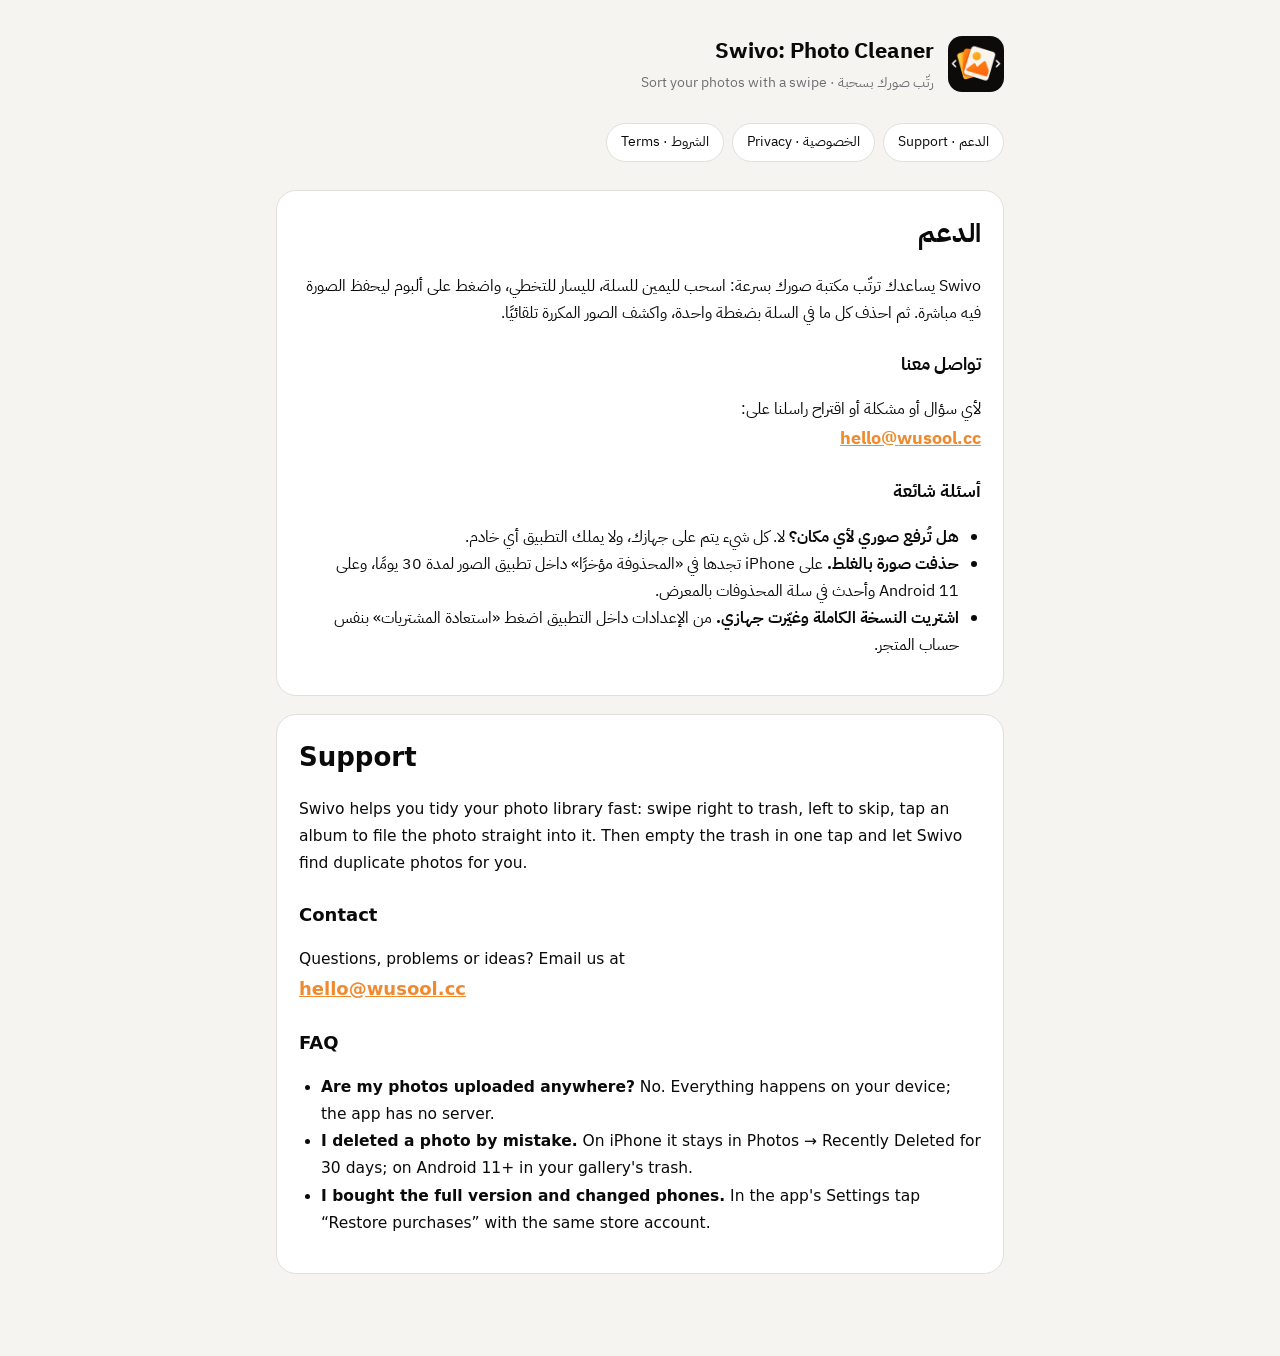
==== index.html @ e6847bff "Swivo support, privacy and terms pages Co-Authored-By: Claude Opus 5.5 <noreply@anthropic.com>" ====
<!doctype html>
<html lang="ar" dir="rtl">
<head>
<meta charset="utf-8">
<meta name="viewport" content="width=device-width, initial-scale=1">
<title>Swivo: Photo Cleaner – الدعم</title>
<meta name="description" content="Swivo: رتّب صورك بسحبة، وزّعها على الألبومات، واحذف ما لا تحتاجه دفعة واحدة.">
<link rel="icon" href="icon.png">
<link href="https://fonts.googleapis.com/css2?family=IBM+Plex+Sans+Arabic:wght@400;600;700&display=swap" rel="stylesheet">
<link rel="stylesheet" href="style.css">
</head>
<body>
<main>
  <header>
    <img src="icon.png" alt="Swivo">
    <div><div class="name">Swivo: Photo Cleaner</div><div class="sub">رتّب صورك بسحبة · Sort your photos with a swipe</div></div>
  </header>
  <nav><a href="./">الدعم · Support</a><a href="privacy.html">الخصوصية · Privacy</a><a href="terms.html">الشروط · Terms</a></nav>

  <section>
    <h1>الدعم</h1>
    <p>Swivo يساعدك ترتّب مكتبة صورك بسرعة: اسحب لليمين للسلة، لليسار للتخطي، واضغط على ألبوم ليحفظ الصورة فيه مباشرة. ثم احذف كل ما في السلة بضغطة واحدة، واكشف الصور المكررة تلقائيًا.</p>
    <h2>تواصل معنا</h2>
    <p>لأي سؤال أو مشكلة أو اقتراح راسلنا على:<br><a class="mail" href="mailto:hello@wusool.cc">hello@wusool.cc</a></p>
    <h2>أسئلة شائعة</h2>
    <ul>
      <li><b>هل تُرفع صوري لأي مكان؟</b> لا. كل شيء يتم على جهازك، ولا يملك التطبيق أي خادم.</li>
      <li><b>حذفت صورة بالغلط.</b> على iPhone تجدها في «المحذوفة مؤخرًا» داخل تطبيق الصور لمدة 30 يومًا، وعلى Android 11 وأحدث في سلة المحذوفات بالمعرض.</li>
      <li><b>اشتريت النسخة الكاملة وغيّرت جهازي.</b> من الإعدادات داخل التطبيق اضغط «استعادة المشتريات» بنفس حساب المتجر.</li>
    </ul>
  </section>

  <section lang="en">
    <h1>Support</h1>
    <p>Swivo helps you tidy your photo library fast: swipe right to trash, left to skip, tap an album to file the photo straight into it. Then empty the trash in one tap and let Swivo find duplicate photos for you.</p>
    <h2>Contact</h2>
    <p>Questions, problems or ideas? Email us at<br><a class="mail" href="mailto:hello@wusool.cc">hello@wusool.cc</a></p>
    <h2>FAQ</h2>
    <ul>
      <li><b>Are my photos uploaded anywhere?</b> No. Everything happens on your device; the app has no server.</li>
      <li><b>I deleted a photo by mistake.</b> On iPhone it stays in Photos → Recently Deleted for 30 days; on Android 11+ in your gallery's trash.</li>
      <li><b>I bought the full version and changed phones.</b> In the app's Settings tap “Restore purchases” with the same store account.</li>
    </ul>
  </section>
</main>
</body>
</html>
---- style.css ----
:root {
  --bg: #F5F4F0; --fg: #0A0A0B; --card: #FFFFFF; --line: #E1DFD9; --mute: #6E6E73; --gold: #F08A2E;
}
@media (prefers-color-scheme: dark) {
  :root { --bg: #0A0A0B; --fg: #F4F4F5; --card: #141416; --line: #26262A; --mute: #A1A1A6; --gold: #FFB547; }
}
* { box-sizing: border-box; }
body {
  margin: 0; background: var(--bg); color: var(--fg);
  font-family: 'IBM Plex Sans Arabic', -apple-system, system-ui, sans-serif;
  line-height: 1.75; -webkit-font-smoothing: antialiased;
}
main { max-width: 760px; margin: 0 auto; padding: 32px 16px 64px; }
header { display: flex; align-items: center; gap: 14px; margin-bottom: 28px; }
header img { width: 56px; height: 56px; border-radius: 14px; }
header .name { font-size: 22px; font-weight: 700; }
header .sub { color: var(--mute); font-size: 14px; }
nav { display: flex; flex-wrap: wrap; gap: 8px; margin-bottom: 28px; }
nav a {
  padding: 6px 14px; border-radius: 999px; background: var(--card); border: 1px solid var(--line);
  color: var(--fg); text-decoration: none; font-size: 14px;
}
section { background: var(--card); border: 1px solid var(--line); border-radius: 20px; padding: 20px 22px; margin-bottom: 18px; }
section[lang="en"] { direction: ltr; text-align: left; font-family: -apple-system, system-ui, sans-serif; }
h1 { font-size: 26px; margin: 0 0 4px; }
h2 { font-size: 18px; margin: 22px 0 6px; }
p, li { font-size: 15.5px; }
.muted { color: var(--mute); font-size: 13px; }
a { color: var(--gold); }
ul { padding-inline-start: 22px; }
.mail { font-size: 18px; font-weight: 700; direction: ltr; display: inline-block; }
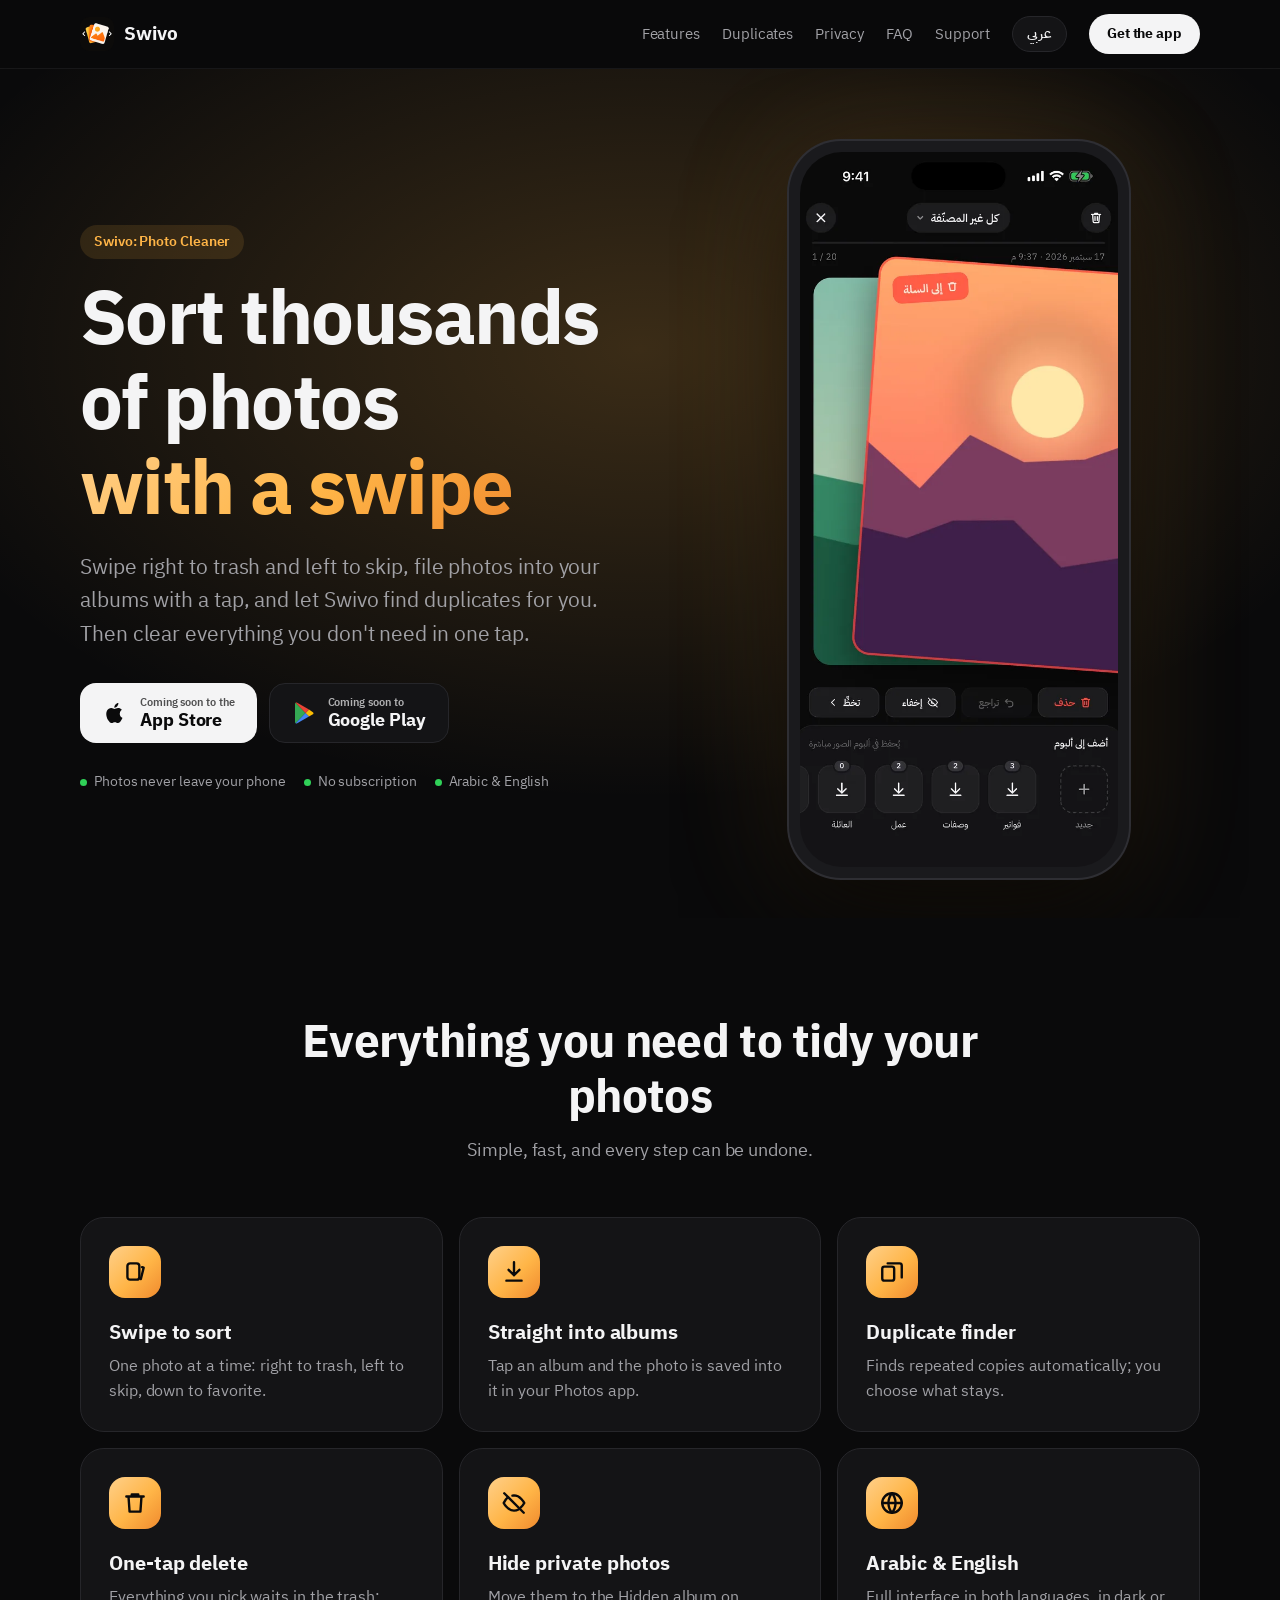
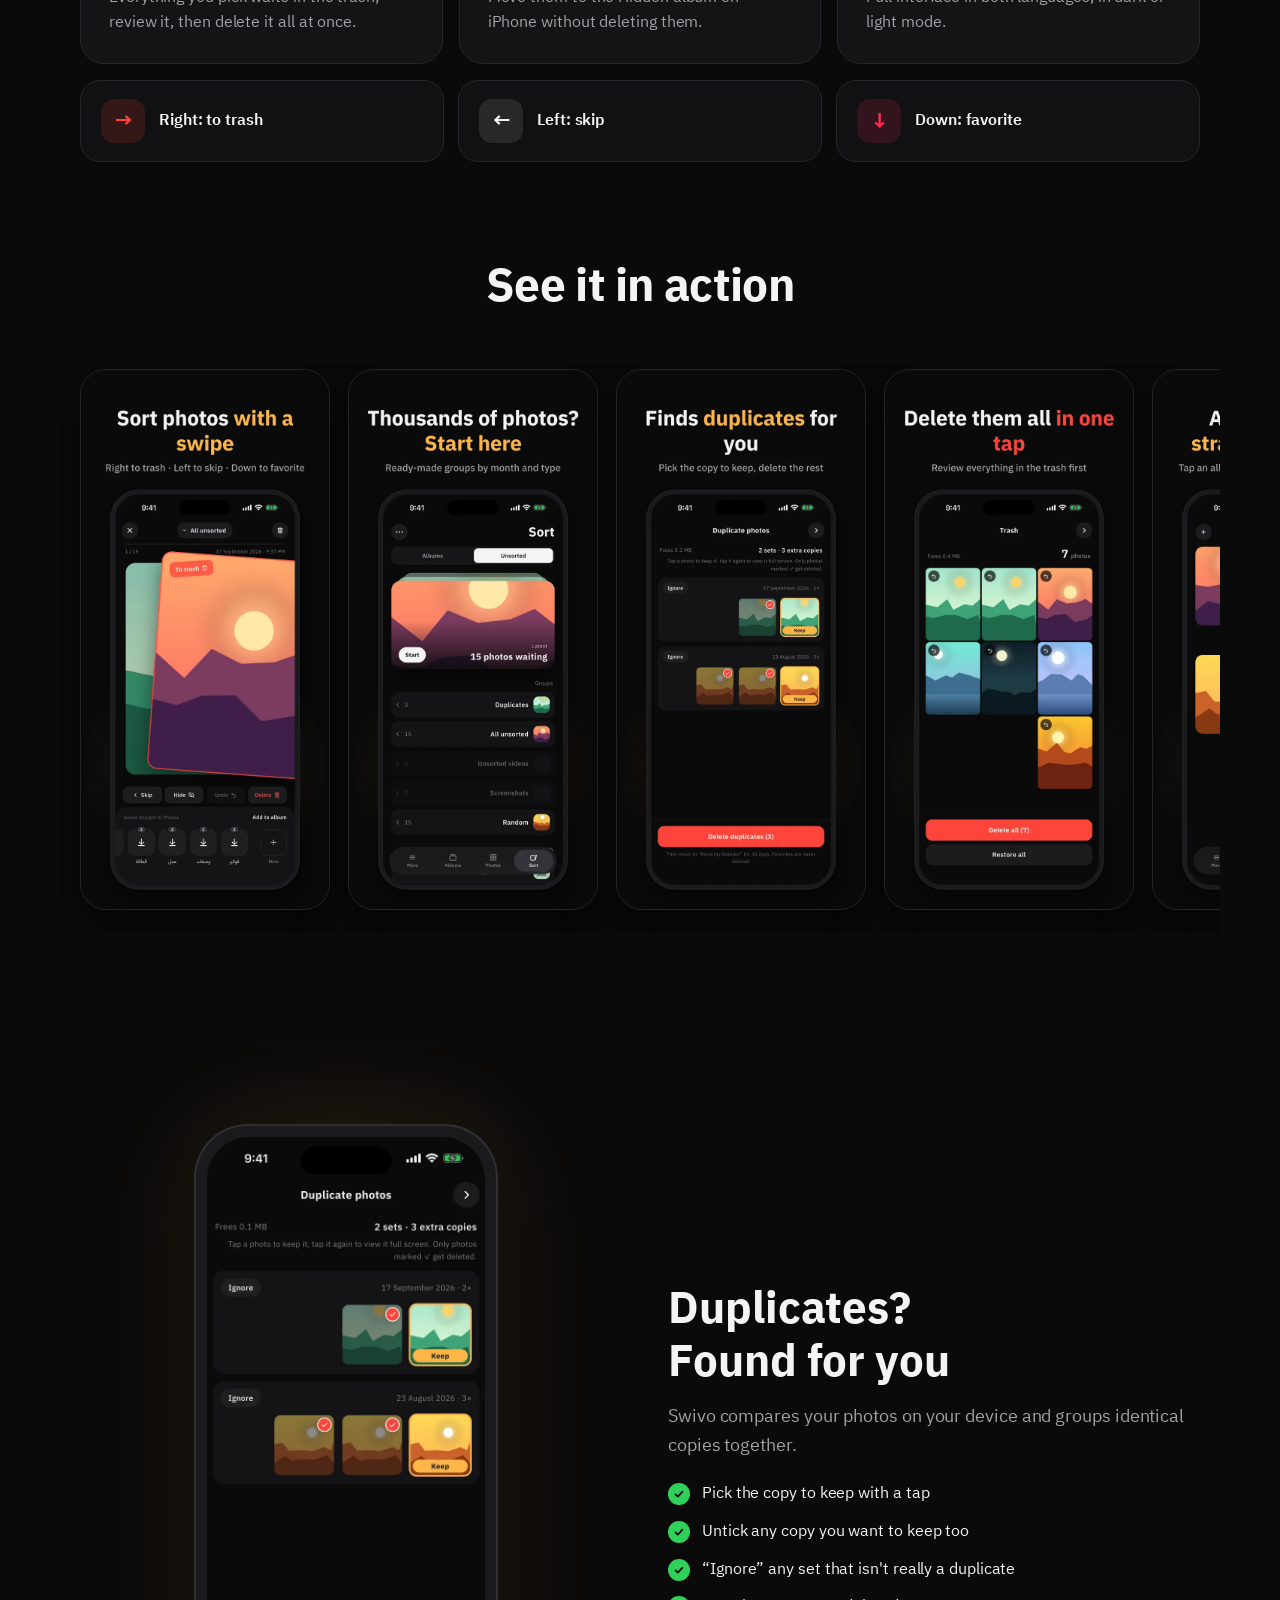
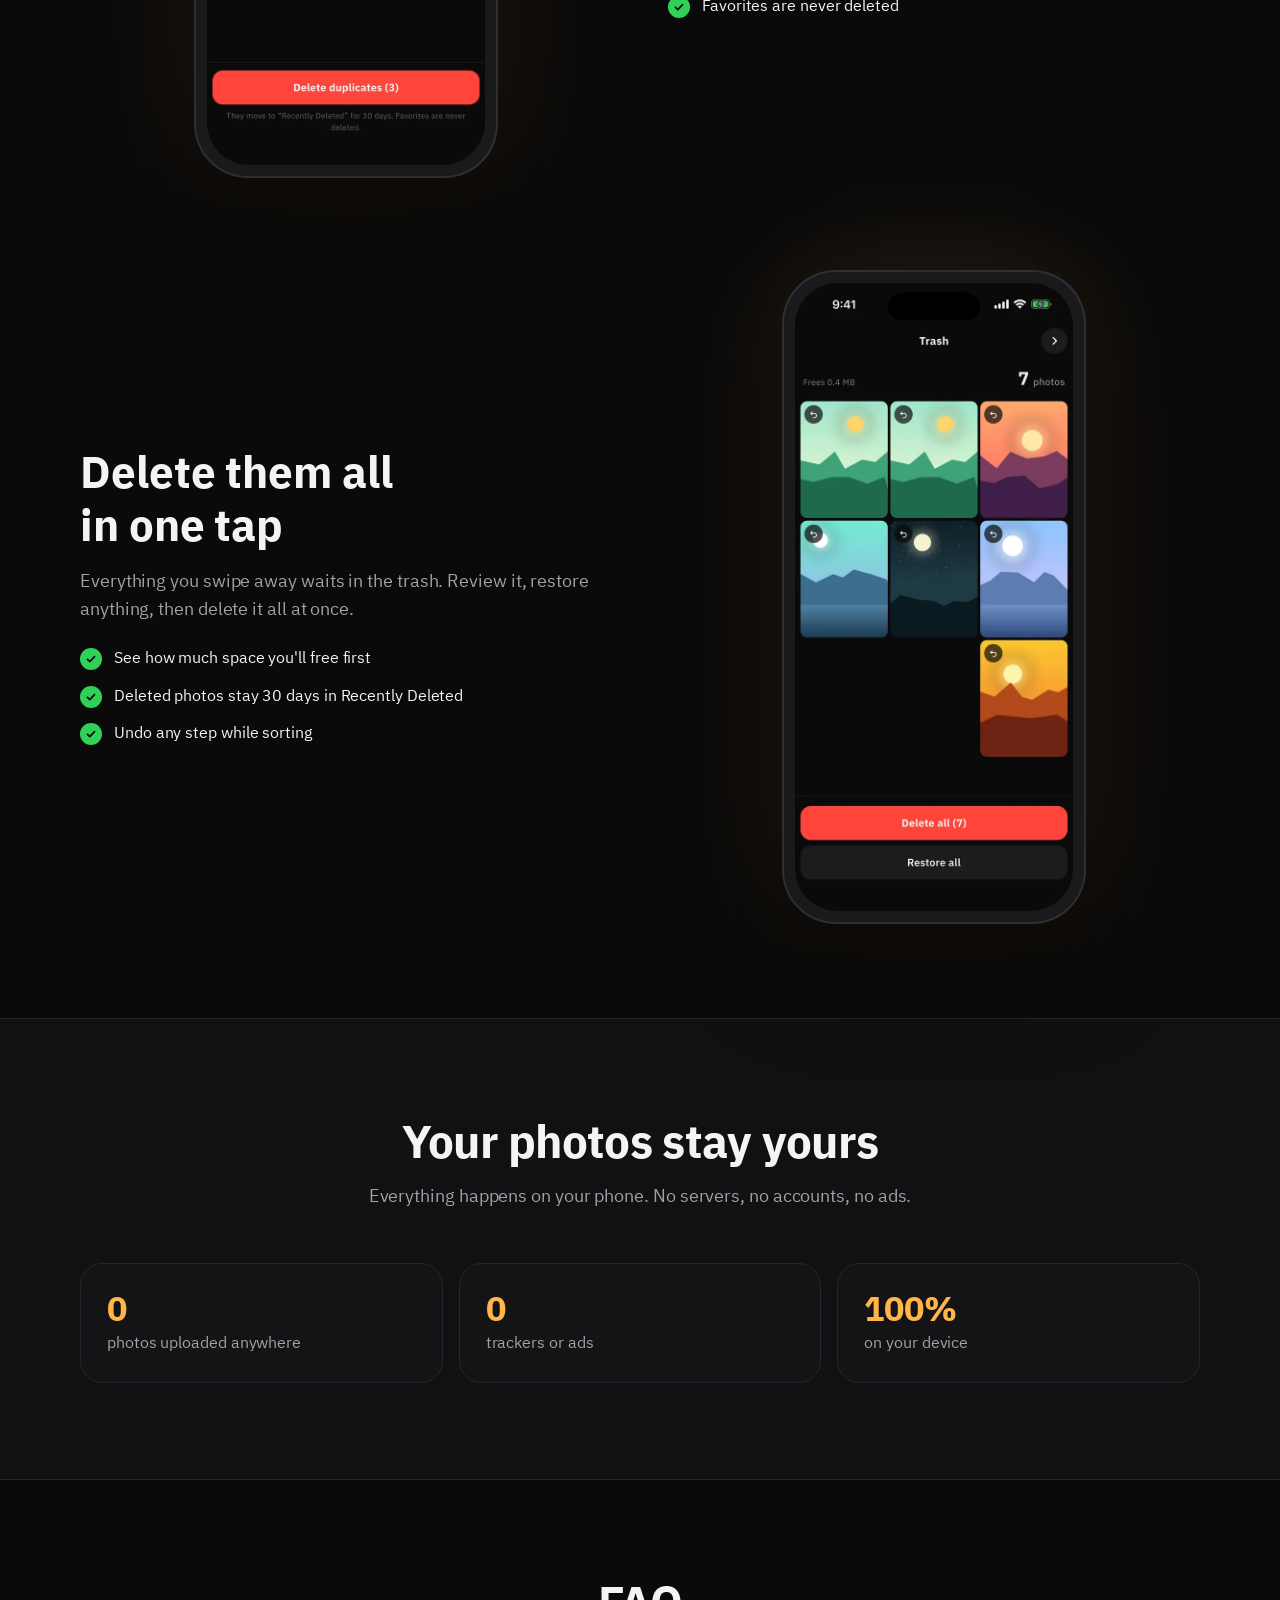
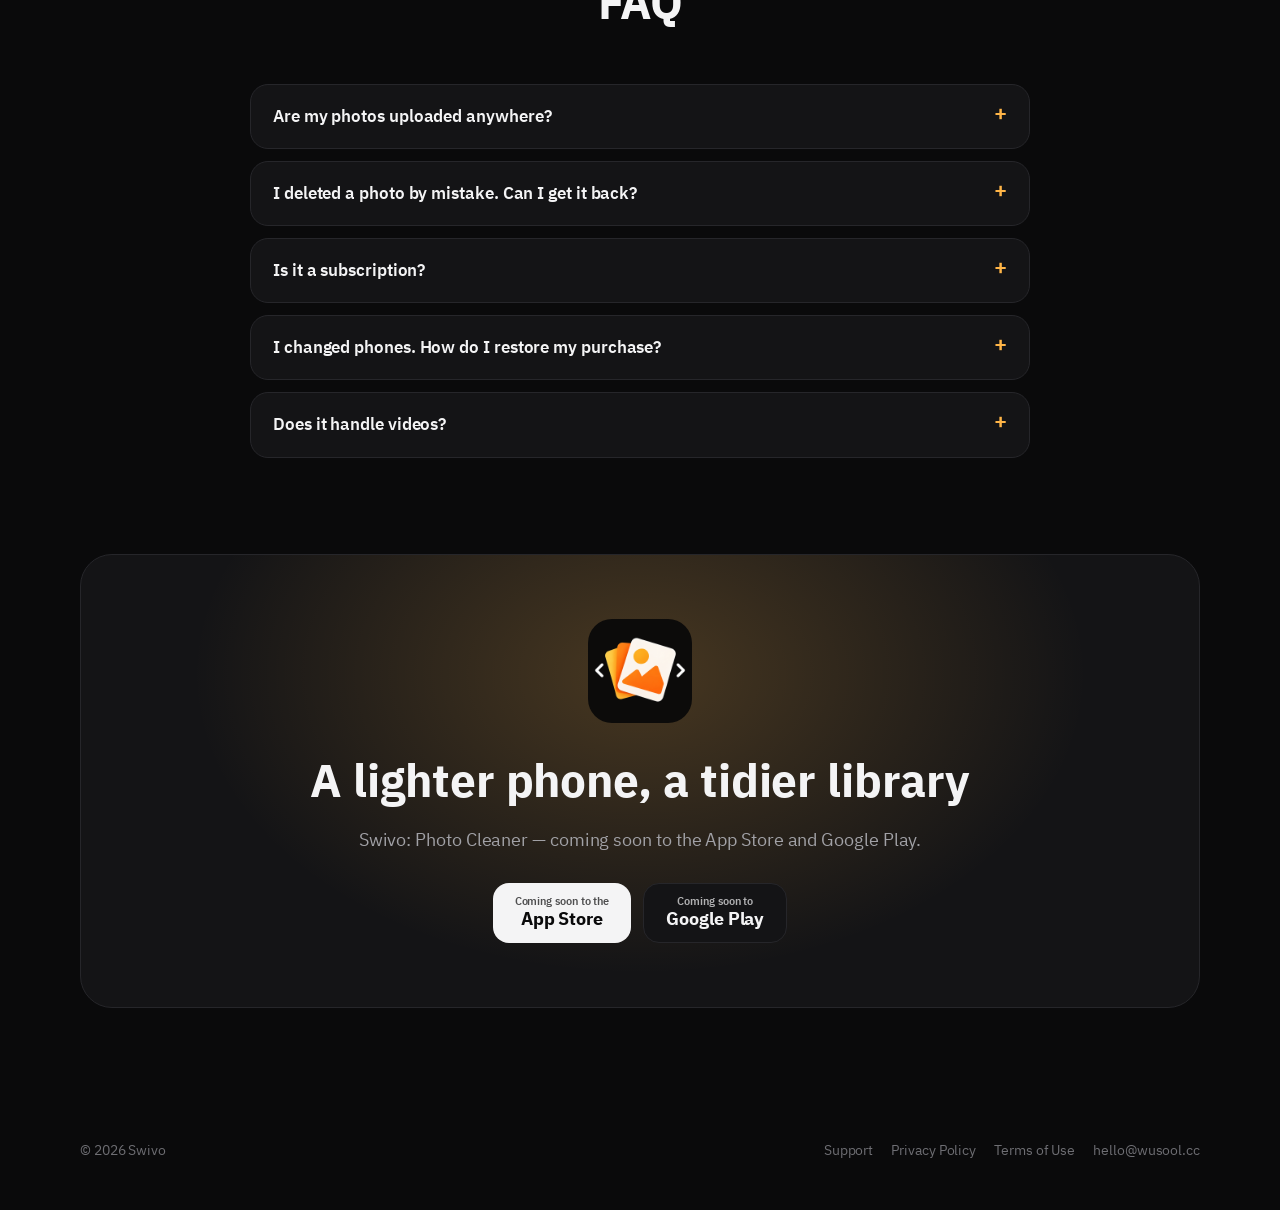
==== commit 65da355b: "Full landing page; support moves to support.html Hero with demo video, features, screenshots, duplic" ====
--- a/index.html
+++ b/index.html
@@ -2,46 +2,368 @@
 <html lang="ar" dir="rtl">
 <head>
 <meta charset="utf-8">
-<meta name="viewport" content="width=device-width, initial-scale=1">
-<title>Swivo: Photo Cleaner – الدعم</title>
-<meta name="description" content="Swivo: رتّب صورك بسحبة، وزّعها على الألبومات، واحذف ما لا تحتاجه دفعة واحدة.">
-<link rel="icon" href="icon.png">
-<link href="https://fonts.googleapis.com/css2?family=IBM+Plex+Sans+Arabic:wght@400;600;700&display=swap" rel="stylesheet">
-<link rel="stylesheet" href="style.css">
+<meta name="viewport" content="width=device-width, initial-scale=1, viewport-fit=cover">
+<title>Swivo: Photo Cleaner — رتّب صورك بسحبة</title>
+<meta name="description" content="Swivo يرتّب مكتبة صورك بسرعة: اسحب للحذف أو التخطي، صنّف في ألبوماتك مباشرة، اكشف الصور المكررة، واحذف كل ما لا تحتاجه بضغطة واحدة.">
+<meta name="theme-color" content="#0A0A0B">
+<meta property="og:title" content="Swivo: Photo Cleaner">
+<meta property="og:description" content="رتّب آلاف الصور بسحبة · Sort thousands of photos with a swipe">
+<meta property="og:image" content="https://mnmkuw.github.io/swivo-app/img/ar-1-swipe.webp">
+<link rel="icon" href="img/icon.png">
+<link rel="apple-touch-icon" href="img/icon.png">
+<link rel="preconnect" href="https://fonts.googleapis.com">
+<link href="https://fonts.googleapis.com/css2?family=IBM+Plex+Sans+Arabic:wght@400;500;600;700&display=swap" rel="stylesheet">
+<style>
+  :root {
+    --bg: #0A0A0B; --bg2: #111113; --card: #141416; --card2: #1C1C1F; --line: #26262A;
+    --fg: #F4F4F5; --mute: #A1A1A6; --mute2: #6E6E73;
+    --gold: #FFB547; --gold-l: #FFD08A; --gold-d: #F08A2E; --red: #FF453A; --green: #30D158;
+    --grad: linear-gradient(135deg, #FFD08A 0%, #FFB547 55%, #F08A2E 100%);
+  }
+  * { box-sizing: border-box; margin: 0; padding: 0; }
+  html { scroll-behavior: smooth; }
+  body { background: var(--bg); color: var(--fg); font-family: 'IBM Plex Sans Arabic', -apple-system, system-ui, sans-serif;
+         line-height: 1.6; -webkit-font-smoothing: antialiased; overflow-x: hidden; }
+  html[lang="en"] body { letter-spacing: -.005em; }
+  a { color: inherit; text-decoration: none; }
+  img, video { display: block; max-width: 100%; }
+  .wrap { max-width: 1160px; margin: 0 auto; padding: 0 20px; }
+
+  /* language: every string exists twice, the inactive one is hidden */
+  html[lang="ar"] [lang="en"]:not(html), html[lang="en"] [lang="ar"]:not(html) { display: none !important; }
+
+  /* ---------- nav ---------- */
+  nav { position: sticky; top: 0; z-index: 20; background: rgba(10,10,11,.78); backdrop-filter: blur(18px);
+        -webkit-backdrop-filter: blur(18px); border-bottom: 1px solid rgba(255,255,255,.06); }
+  nav .wrap { display: flex; align-items: center; gap: 22px; height: 68px; }
+  .brand { display: flex; align-items: center; gap: 10px; font-weight: 700; font-size: 19px; }
+  .brand img { width: 34px; height: 34px; border-radius: 9px; }
+  .links { display: flex; gap: 22px; margin-inline-start: auto; font-size: 15px; color: var(--mute); }
+  .links a:hover { color: var(--fg); }
+  .lang { height: 36px; padding: 0 14px; border-radius: 18px; border: 1px solid var(--line); background: var(--card);
+          color: var(--fg); font: inherit; font-size: 14px; font-weight: 600; cursor: pointer; }
+  .pill { height: 40px; padding: 0 18px; border-radius: 20px; background: var(--fg); color: var(--bg);
+          display: inline-flex; align-items: center; gap: 8px; font-weight: 700; font-size: 14px; }
+
+  /* ---------- hero ---------- */
+  .hero { position: relative; padding: 72px 0 40px; overflow: hidden; }
+  .hero::before { content: ""; position: absolute; inset: -20% -10% auto; height: 900px; pointer-events: none;
+                  background: radial-gradient(closest-side, rgba(255,181,71,.20), rgba(255,181,71,0)); }
+  .hero .wrap { position: relative; display: grid; grid-template-columns: 1.1fr .9fr; gap: 48px; align-items: center; }
+  .eyebrow { display: inline-flex; align-items: center; gap: 8px; padding: 6px 14px; border-radius: 20px;
+             background: rgba(255,181,71,.12); color: var(--gold); font-size: 14px; font-weight: 600; }
+  h1 { font-size: clamp(42px, 6vw, 76px); line-height: 1.12; font-weight: 700; margin: 18px 0 18px; letter-spacing: -.02em; }
+  h1 .g { background: var(--grad); -webkit-background-clip: text; background-clip: text; color: transparent; }
+  .lead { font-size: clamp(17px, 2vw, 21px); color: var(--mute); max-width: 560px; }
+  .ctas { display: flex; flex-wrap: wrap; gap: 12px; margin-top: 32px; }
+  .store { display: inline-flex; align-items: center; gap: 12px; height: 60px; padding: 0 22px; border-radius: 16px;
+           background: var(--fg); color: var(--bg); }
+  .store.alt { background: var(--card); color: var(--fg); border: 1px solid var(--line); }
+  .store small { display: block; font-size: 11px; font-weight: 600; opacity: .7; line-height: 1.1; }
+  .store b { display: block; font-size: 18px; line-height: 1.2; }
+  .store svg { flex: none; }
+  .trust { display: flex; flex-wrap: wrap; gap: 18px; margin-top: 28px; color: var(--mute); font-size: 14px; }
+  .trust span { display: inline-flex; align-items: center; gap: 7px; }
+  .trust i { width: 7px; height: 7px; border-radius: 4px; background: var(--green); }
+
+  .phone { position: relative; width: min(340px, 78vw); margin: 0 auto; aspect-ratio: 9 / 19.5; border-radius: 52px;
+           background: #1A1A1D; padding: 11px; box-shadow: 0 0 0 2px #2E2E33, 0 40px 100px rgba(0,0,0,.65), 0 0 120px rgba(255,181,71,.16); }
+  .phone video, .phone img { width: 100%; height: 100%; object-fit: cover; border-radius: 42px; background: #0A0A0B; }
+  .phone::after { content: ""; position: absolute; top: 22px; left: 50%; width: 92px; height: 26px; margin-left: -46px;
+                  border-radius: 13px; background: #000; }
+
+  /* ---------- sections ---------- */
+  section { padding: 96px 0; }
+  .head { text-align: center; max-width: 720px; margin: 0 auto 52px; }
+  .head h2 { font-size: clamp(30px, 4vw, 46px); line-height: 1.2; letter-spacing: -.015em; }
+  .head p { color: var(--mute); font-size: 18px; margin-top: 12px; }
+
+  .features { display: grid; grid-template-columns: repeat(3, 1fr); gap: 16px; }
+  .feature { background: var(--card); border: 1px solid var(--line); border-radius: 24px; padding: 28px; }
+  .feature .ic { width: 52px; height: 52px; border-radius: 16px; background: var(--grad); display: flex;
+                 align-items: center; justify-content: center; margin-bottom: 18px; }
+  .feature h3 { font-size: 20px; margin-bottom: 6px; }
+  .feature p { color: var(--mute); font-size: 15.5px; }
+
+  .gestures { display: grid; grid-template-columns: repeat(3, 1fr); gap: 14px; margin-top: 16px; }
+  .gesture { display: flex; align-items: center; gap: 14px; padding: 18px 20px; border-radius: 20px; background: var(--bg2);
+             border: 1px solid var(--line); font-weight: 600; }
+  .gesture .k { width: 44px; height: 44px; border-radius: 13px; display: flex; align-items: center; justify-content: center;
+                font-size: 22px; flex: none; direction: ltr; }
+
+  .shots { display: flex; gap: 18px; overflow-x: auto; scroll-snap-type: x mandatory; padding: 4px 20px 24px;
+           scrollbar-width: none; max-width: 1160px; margin: 0 auto; }
+  .shots::-webkit-scrollbar { display: none; }
+  .shots img { width: 250px; flex: none; border-radius: 26px; scroll-snap-align: center;
+               box-shadow: 0 20px 50px rgba(0,0,0,.5); border: 1px solid var(--line); }
+
+  .split { display: grid; grid-template-columns: 1fr 1fr; gap: 56px; align-items: center; }
+  .split .phone { width: min(300px, 70vw); }
+  .split h2 { font-size: clamp(30px, 4vw, 44px); line-height: 1.2; margin-bottom: 14px; }
+  .split p { color: var(--mute); font-size: 18px; }
+  .ticks { list-style: none; margin-top: 22px; display: grid; gap: 12px; }
+  .ticks li { display: flex; gap: 12px; align-items: flex-start; font-size: 16px; }
+  .ticks li::before { content: ""; flex: none; width: 22px; height: 22px; margin-top: 2px; border-radius: 11px;
+                      background: var(--green) url("data:image/svg+xml,%3Csvg xmlns='http://www.w3.org/2000/svg' viewBox='0 0 24 24' fill='none' stroke='%230A0A0B' stroke-width='3' stroke-linecap='round' stroke-linejoin='round'%3E%3Cpath d='M6 12.5l4 4L18 8'/%3E%3C/svg%3E") center/14px no-repeat; }
+
+  .privacy { background: var(--bg2); border-top: 1px solid var(--line); border-bottom: 1px solid var(--line); }
+  .privacy .wrap { display: grid; grid-template-columns: repeat(3, 1fr); gap: 16px; }
+  .privacy .box { padding: 26px; border-radius: 22px; background: var(--card); border: 1px solid var(--line); }
+  .privacy .box b { font-size: 34px; display: block; color: var(--gold); line-height: 1.2; }
+  .privacy .box span { color: var(--mute); }
+
+  .faq { max-width: 780px; margin: 0 auto; display: grid; gap: 12px; }
+  details { background: var(--card); border: 1px solid var(--line); border-radius: 18px; padding: 18px 22px; }
+  summary { cursor: pointer; font-weight: 600; font-size: 17px; list-style: none; display: flex; justify-content: space-between; gap: 12px; }
+  summary::-webkit-details-marker { display: none; }
+  summary::after { content: "+"; color: var(--gold); font-size: 22px; line-height: 1; }
+  details[open] summary::after { content: "−"; }
+  details p { color: var(--mute); margin-top: 10px; }
+
+  .final { text-align: center; }
+  .final .card { position: relative; overflow: hidden; border-radius: 32px; padding: 64px 24px; background: var(--card);
+                 border: 1px solid var(--line); }
+  .final .card::before { content: ""; position: absolute; inset: -40% 10% auto; height: 600px;
+                         background: radial-gradient(closest-side, rgba(255,181,71,.22), rgba(255,181,71,0)); }
+  .final img.icon { position: relative; width: 104px; height: 104px; border-radius: 24px; margin: 0 auto 22px; }
+  .final h2 { position: relative; font-size: clamp(30px, 4vw, 46px); }
+  .final p { position: relative; color: var(--mute); font-size: 18px; margin-top: 8px; }
+  .final .ctas { justify-content: center; position: relative; }
+
+  footer { padding: 36px 0 48px; color: var(--mute2); font-size: 14px; }
+  footer .wrap { display: flex; flex-wrap: wrap; gap: 18px; align-items: center; justify-content: space-between; }
+  footer .f-links { display: flex; flex-wrap: wrap; gap: 18px; }
+  footer a:hover { color: var(--fg); }
+
+  /* ---------- motion ---------- */
+  .reveal { opacity: 0; transform: translateY(24px); transition: opacity .7s ease, transform .7s cubic-bezier(.2,.8,.2,1); }
+  .reveal.in { opacity: 1; transform: none; }
+  @media (prefers-reduced-motion: reduce) { .reveal { opacity: 1; transform: none; transition: none; } html { scroll-behavior: auto; } }
+
+  /* ---------- responsive ---------- */
+  @media (max-width: 900px) {
+    .links { display: none; }
+    .lang { margin-inline-start: auto; }
+    .hero { padding-top: 40px; }
+    .hero .wrap, .split { grid-template-columns: 1fr; text-align: center; }
+    .lead { margin: 0 auto; }
+    .ctas, .trust { justify-content: center; }
+    .features, .gestures, .privacy .wrap { grid-template-columns: 1fr; }
+    .split .copy { order: -1; }
+    .ticks { justify-items: start; text-align: start; max-width: 420px; margin-inline: auto; }
+    section { padding: 64px 0; }
+    .pill { display: none; }
+  }
+</style>
 </head>
 <body>
-<main>
-  <header>
-    <img src="icon.png" alt="Swivo">
-    <div><div class="name">Swivo: Photo Cleaner</div><div class="sub">رتّب صورك بسحبة · Sort your photos with a swipe</div></div>
-  </header>
-  <nav><a href="./">الدعم · Support</a><a href="privacy.html">الخصوصية · Privacy</a><a href="terms.html">الشروط · Terms</a></nav>
-
-  <section>
-    <h1>الدعم</h1>
-    <p>Swivo يساعدك ترتّب مكتبة صورك بسرعة: اسحب لليمين للسلة، لليسار للتخطي، واضغط على ألبوم ليحفظ الصورة فيه مباشرة. ثم احذف كل ما في السلة بضغطة واحدة، واكشف الصور المكررة تلقائيًا.</p>
-    <h2>تواصل معنا</h2>
-    <p>لأي سؤال أو مشكلة أو اقتراح راسلنا على:<br><a class="mail" href="mailto:hello@wusool.cc">hello@wusool.cc</a></p>
-    <h2>أسئلة شائعة</h2>
-    <ul>
-      <li><b>هل تُرفع صوري لأي مكان؟</b> لا. كل شيء يتم على جهازك، ولا يملك التطبيق أي خادم.</li>
-      <li><b>حذفت صورة بالغلط.</b> على iPhone تجدها في «المحذوفة مؤخرًا» داخل تطبيق الصور لمدة 30 يومًا، وعلى Android 11 وأحدث في سلة المحذوفات بالمعرض.</li>
-      <li><b>اشتريت النسخة الكاملة وغيّرت جهازي.</b> من الإعدادات داخل التطبيق اضغط «استعادة المشتريات» بنفس حساب المتجر.</li>
-    </ul>
-  </section>
-
-  <section lang="en">
-    <h1>Support</h1>
-    <p>Swivo helps you tidy your photo library fast: swipe right to trash, left to skip, tap an album to file the photo straight into it. Then empty the trash in one tap and let Swivo find duplicate photos for you.</p>
-    <h2>Contact</h2>
-    <p>Questions, problems or ideas? Email us at<br><a class="mail" href="mailto:hello@wusool.cc">hello@wusool.cc</a></p>
-    <h2>FAQ</h2>
-    <ul>
-      <li><b>Are my photos uploaded anywhere?</b> No. Everything happens on your device; the app has no server.</li>
-      <li><b>I deleted a photo by mistake.</b> On iPhone it stays in Photos → Recently Deleted for 30 days; on Android 11+ in your gallery's trash.</li>
-      <li><b>I bought the full version and changed phones.</b> In the app's Settings tap “Restore purchases” with the same store account.</li>
-    </ul>
-  </section>
-</main>
+
+<nav>
+  <div class="wrap">
+    <a class="brand" href="./"><img src="img/icon.png" alt="">Swivo</a>
+    <div class="links">
+      <a href="#features"><span lang="ar">المميزات</span><span lang="en">Features</span></a>
+      <a href="#duplicates"><span lang="ar">المكررة</span><span lang="en">Duplicates</span></a>
+      <a href="#privacy"><span lang="ar">الخصوصية</span><span lang="en">Privacy</span></a>
+      <a href="#faq"><span lang="ar">الأسئلة</span><span lang="en">FAQ</span></a>
+      <a href="support.html"><span lang="ar">الدعم</span><span lang="en">Support</span></a>
+    </div>
+    <button class="lang" id="langBtn" type="button">EN</button>
+    <a class="pill" href="#download"><span lang="ar">حمّل التطبيق</span><span lang="en">Get the app</span></a>
+  </div>
+</nav>
+
+<header class="hero">
+  <div class="wrap">
+    <div>
+      <span class="eyebrow">Swivo: Photo Cleaner</span>
+      <h1><span lang="ar">رتّب آلاف الصور<br><span class="g">بسحبة واحدة</span></span><span lang="en">Sort thousands of photos<br><span class="g">with a swipe</span></span></h1>
+      <p class="lead"><span lang="ar">اسحب لليمين للحذف ولليسار للتخطي، صنّف في ألبوماتك بلمسة، واكشف الصور المكررة تلقائيًا. ثم احذف كل اللي ما تحتاجه بضغطة وحدة.</span><span lang="en">Swipe right to trash and left to skip, file photos into your albums with a tap, and let Swivo find duplicates for you. Then clear everything you don't need in one tap.</span></p>
+      <div class="ctas" id="download">
+        <a class="store" href="#download" aria-label="App Store">
+          <svg width="26" height="26" viewBox="0 0 24 24" fill="currentColor" aria-hidden="true"><path d="M16.4 12.6c0-2.3 1.9-3.4 2-3.5-1.1-1.6-2.8-1.8-3.4-1.8-1.4-.1-2.8.9-3.5.9-.7 0-1.8-.9-3-.8-1.5 0-3 .9-3.8 2.3-1.6 2.8-.4 7 1.2 9.3.8 1.1 1.7 2.4 2.9 2.3 1.2 0 1.6-.7 3-.7s1.8.7 3 .7c1.3 0 2.1-1.1 2.8-2.3.9-1.3 1.3-2.6 1.3-2.6s-2.5-1-2.5-3.8zM14.1 5.8c.6-.8 1.1-1.9 1-3-.9 0-2.1.6-2.7 1.4-.6.7-1.1 1.8-1 2.9 1 .1 2.1-.5 2.7-1.3z"/></svg>
+          <span><small><span lang="ar">قريبًا على</span><span lang="en">Coming soon to the</span></small><b>App Store</b></span>
+        </a>
+        <a class="store alt" href="#download" aria-label="Google Play">
+          <svg width="24" height="24" viewBox="0 0 24 24" aria-hidden="true"><path fill="#34A853" d="M3.6 1.8 13.5 12l-9.9 10.2c-.4-.2-.6-.6-.6-1.1V2.9c0-.5.2-.9.6-1.1z"/><path fill="#FBBC04" d="m17 8.5-3.5 3.5L17 15.5l3.9-2.2c.8-.5.8-1.6 0-2.1L17 8.5z"/><path fill="#4285F4" d="M3.6 22.2 13.5 12l3.5 3.5L5.2 22.3c-.6.3-1.2.3-1.6-.1z"/><path fill="#EA4335" d="M3.6 1.8c.4-.4 1-.4 1.6-.1L17 8.5 13.5 12 3.6 1.8z"/></svg>
+          <span><small><span lang="ar">قريبًا على</span><span lang="en">Coming soon to</span></small><b>Google Play</b></span>
+        </a>
+      </div>
+      <div class="trust">
+        <span><i></i><span lang="ar">صورك ما تطلع من جوالك</span><span lang="en">Photos never leave your phone</span></span>
+        <span><i></i><span lang="ar">بدون اشتراك</span><span lang="en">No subscription</span></span>
+        <span><i></i><span lang="ar">عربي و English</span><span lang="en">Arabic &amp; English</span></span>
+      </div>
+    </div>
+    <div class="phone">
+      <video src="img/reel.mp4" poster="img/ar-screen-swipe.webp" autoplay muted loop playsinline preload="metadata" aria-label="Swivo demo"></video>
+    </div>
+  </div>
+</header>
+
+<section id="features">
+  <div class="wrap">
+    <div class="head reveal">
+      <h2><span lang="ar">كل اللي تحتاجه لترتيب صورك</span><span lang="en">Everything you need to tidy your photos</span></h2>
+      <p><span lang="ar">بسيط وسريع، وكل خطوة تقدر تتراجع عنها.</span><span lang="en">Simple, fast, and every step can be undone.</span></p>
+    </div>
+    <div class="features">
+      <div class="feature reveal">
+        <div class="ic"><svg width="26" height="26" viewBox="0 0 24 24" fill="none" stroke="#0A0A0B" stroke-width="2.2" stroke-linecap="round" stroke-linejoin="round"><rect x="5" y="4" width="11" height="15" rx="2.5"/><path d="M18.5 7.5 20 8l-2.6 10.5"/></svg></div>
+        <h3><span lang="ar">فرز بالسحب</span><span lang="en">Swipe to sort</span></h3>
+        <p><span lang="ar">صورة صورة بسرعة: يمين للسلة، يسار للتخطي، تحت للمفضلة.</span><span lang="en">One photo at a time: right to trash, left to skip, down to favorite.</span></p>
+      </div>
+      <div class="feature reveal">
+        <div class="ic"><svg width="26" height="26" viewBox="0 0 24 24" fill="none" stroke="#0A0A0B" stroke-width="2.2" stroke-linecap="round" stroke-linejoin="round"><path d="M12 3v12M7 10l5 5 5-5"/><path d="M5 20h14"/></svg></div>
+        <h3><span lang="ar">ألبومات مباشرة</span><span lang="en">Straight into albums</span></h3>
+        <p><span lang="ar">اضغط على الألبوم وتنحفظ الصورة فيه داخل تطبيق الصور نفسه.</span><span lang="en">Tap an album and the photo is saved into it in your Photos app.</span></p>
+      </div>
+      <div class="feature reveal">
+        <div class="ic"><svg width="26" height="26" viewBox="0 0 24 24" fill="none" stroke="#0A0A0B" stroke-width="2.2" stroke-linecap="round" stroke-linejoin="round"><rect x="3" y="7" width="11" height="13" rx="2"/><path d="M8 4h11a2 2 0 0 1 2 2v11"/></svg></div>
+        <h3><span lang="ar">كشف المكررة</span><span lang="en">Duplicate finder</span></h3>
+        <p><span lang="ar">يلقى النسخ المتكررة تلقائيًا، وتختار وش تبقي.</span><span lang="en">Finds repeated copies automatically; you choose what stays.</span></p>
+      </div>
+      <div class="feature reveal">
+        <div class="ic"><svg width="26" height="26" viewBox="0 0 24 24" fill="none" stroke="#0A0A0B" stroke-width="2.2" stroke-linecap="round" stroke-linejoin="round"><path d="M4 6h16M9 6V4h6v2M6 6l1 14h10l1-14"/></svg></div>
+        <h3><span lang="ar">حذف بضغطة وحدة</span><span lang="en">One-tap delete</span></h3>
+        <p><span lang="ar">كل اللي اخترته يتجمع في السلة، تراجعه ثم تحذفه مرة وحدة.</span><span lang="en">Everything you pick waits in the trash; review it, then delete it all at once.</span></p>
+      </div>
+      <div class="feature reveal">
+        <div class="ic"><svg width="26" height="26" viewBox="0 0 24 24" fill="none" stroke="#0A0A0B" stroke-width="2.2" stroke-linecap="round" stroke-linejoin="round"><path d="M3 3l18 18"/><path d="M10.6 5.2A10 10 0 0 1 12 5c6 0 9.5 7 9.5 7a15 15 0 0 1-3.2 4M6.5 6.6A15 15 0 0 0 2.5 12S6 19 12 19c1.6 0 3-.4 4.2-1"/></svg></div>
+        <h3><span lang="ar">إخفاء الصور الخاصة</span><span lang="en">Hide private photos</span></h3>
+        <p><span lang="ar">انقلها لألبوم «المخفية» على الآيفون بدون ما تحذفها.</span><span lang="en">Move them to the Hidden album on iPhone without deleting them.</span></p>
+      </div>
+      <div class="feature reveal">
+        <div class="ic"><svg width="26" height="26" viewBox="0 0 24 24" fill="none" stroke="#0A0A0B" stroke-width="2.2" stroke-linecap="round"><circle cx="12" cy="12" r="9"/><path d="M3 12h18M12 3a14 14 0 0 1 0 18M12 3a14 14 0 0 0 0 18"/></svg></div>
+        <h3><span lang="ar">عربي و English</span><span lang="en">Arabic &amp; English</span></h3>
+        <p><span lang="ar">واجهة كاملة باللغتين، بمظهر ليلي أو نهاري.</span><span lang="en">Full interface in both languages, in dark or light mode.</span></p>
+      </div>
+    </div>
+    <div class="gestures">
+      <div class="gesture reveal"><span class="k" style="background:rgba(255,69,58,.15);color:var(--red)">→</span><span><span lang="ar">يمين: إلى السلة</span><span lang="en">Right: to trash</span></span></div>
+      <div class="gesture reveal"><span class="k" style="background:rgba(244,244,245,.1)">←</span><span><span lang="ar">يسار: تخطٍّ</span><span lang="en">Left: skip</span></span></div>
+      <div class="gesture reveal"><span class="k" style="background:rgba(255,45,85,.15);color:#FF2D55">↓</span><span><span lang="ar">تحت: مفضلة</span><span lang="en">Down: favorite</span></span></div>
+    </div>
+  </div>
+</section>
+
+<section style="padding-top:0">
+  <div class="head reveal">
+    <h2><span lang="ar">شوف التطبيق</span><span lang="en">See it in action</span></h2>
+  </div>
+  <div class="shots" id="shots">
+    <img data-shot="1-swipe" alt="" loading="lazy"><img data-shot="2-home" alt="" loading="lazy"><img data-shot="3-dups" alt="" loading="lazy"><img data-shot="4-trash" alt="" loading="lazy"><img data-shot="5-albums" alt="" loading="lazy">
+  </div>
+</section>
+
+<section id="duplicates">
+  <div class="wrap split">
+    <div class="phone reveal"><img data-screen="dups" alt=""></div>
+    <div class="copy reveal">
+      <h2><span lang="ar">الصور المكررة؟<br>يلقاها لك</span><span lang="en">Duplicates?<br>Found for you</span></h2>
+      <p><span lang="ar">Swivo يقارن صورك على جهازك ويجمع النسخ المتطابقة في مجموعات.</span><span lang="en">Swivo compares your photos on your device and groups identical copies together.</span></p>
+      <ul class="ticks">
+        <li><span lang="ar">اختر النسخة اللي تبقى بلمسة</span><span lang="en">Pick the copy to keep with a tap</span></li>
+        <li><span lang="ar">ألغِ تحديد أي نسخة ما تبي تحذفها</span><span lang="en">Untick any copy you want to keep too</span></li>
+        <li><span lang="ar">«تجاهل» لأي مجموعة مو مكررة فعلًا</span><span lang="en">“Ignore” any set that isn't really a duplicate</span></li>
+        <li><span lang="ar">المفضلة ما تنحذف أبدًا</span><span lang="en">Favorites are never deleted</span></li>
+      </ul>
+    </div>
+  </div>
+</section>
+
+<section style="padding-top:0">
+  <div class="wrap split">
+    <div class="copy reveal">
+      <h2><span lang="ar">احذفها كلها<br>بضغطة وحدة</span><span lang="en">Delete them all<br>in one tap</span></h2>
+      <p><span lang="ar">كل اللي تسحبه للسلة يتجمع، تراجعه وتستعيد أي صورة، ثم تحذف الكل مرة وحدة.</span><span lang="en">Everything you swipe away waits in the trash. Review it, restore anything, then delete it all at once.</span></p>
+      <ul class="ticks">
+        <li><span lang="ar">تشوف المساحة اللي بتوفرها قبل الحذف</span><span lang="en">See how much space you'll free first</span></li>
+        <li><span lang="ar">الصور المحذوفة تبقى 30 يومًا في «المحذوفة مؤخرًا»</span><span lang="en">Deleted photos stay 30 days in Recently Deleted</span></li>
+        <li><span lang="ar">تراجع عن أي خطوة أثناء الترتيب</span><span lang="en">Undo any step while sorting</span></li>
+      </ul>
+    </div>
+    <div class="phone reveal"><img data-screen="trash" alt=""></div>
+  </div>
+</section>
+
+<section class="privacy" id="privacy">
+  <div class="head reveal">
+    <h2><span lang="ar">صورك تبقى عندك</span><span lang="en">Your photos stay yours</span></h2>
+    <p><span lang="ar">كل شيء يصير على جوالك. ما عندنا خوادم ولا حسابات ولا إعلانات.</span><span lang="en">Everything happens on your phone. No servers, no accounts, no ads.</span></p>
+  </div>
+  <div class="wrap">
+    <div class="box reveal"><b>0</b><span><span lang="ar">صور تُرفع لأي مكان</span><span lang="en">photos uploaded anywhere</span></span></div>
+    <div class="box reveal"><b>0</b><span><span lang="ar">أدوات تتبّع أو إعلانات</span><span lang="en">trackers or ads</span></span></div>
+    <div class="box reveal"><b>100%</b><span><span lang="ar">على جهازك</span><span lang="en">on your device</span></span></div>
+  </div>
+</section>
+
+<section id="faq">
+  <div class="wrap">
+    <div class="head reveal"><h2><span lang="ar">أسئلة شائعة</span><span lang="en">FAQ</span></h2></div>
+    <div class="faq">
+      <details class="reveal"><summary><span lang="ar">هل تُرفع صوري لأي مكان؟</span><span lang="en">Are my photos uploaded anywhere?</span></summary>
+        <p><span lang="ar">لا. كل الترتيب والحذف وكشف المكررة يتم على جهازك، والتطبيق ما عنده خادم.</span><span lang="en">No. Sorting, deleting and duplicate detection all happen on your device; the app has no server.</span></p></details>
+      <details class="reveal"><summary><span lang="ar">حذفت صورة بالغلط، أقدر أرجعها؟</span><span lang="en">I deleted a photo by mistake. Can I get it back?</span></summary>
+        <p><span lang="ar">نعم، على الآيفون تبقى 30 يومًا في «المحذوفة مؤخرًا» داخل تطبيق الصور، وعلى أندرويد 11 وأحدث في سلة المعرض.</span><span lang="en">Yes. On iPhone it stays 30 days in Photos → Recently Deleted; on Android 11+ in your gallery's trash.</span></p></details>
+      <details class="reveal"><summary><span lang="ar">هل التطبيق باشتراك شهري؟</span><span lang="en">Is it a subscription?</span></summary>
+        <p><span lang="ar">لا. تجرّبه مجانًا، ثم تدفع مرة وحدة وتفتح كل شيء للأبد.</span><span lang="en">No. Try it for free, then pay once and unlock everything forever.</span></p></details>
+      <details class="reveal"><summary><span lang="ar">غيّرت جوالي، كيف أرجّع مشترياتي؟</span><span lang="en">I changed phones. How do I restore my purchase?</span></summary>
+        <p><span lang="ar">من الإعدادات داخل التطبيق اضغط «استعادة المشتريات» بنفس حساب المتجر.</span><span lang="en">In the app's Settings tap “Restore purchases” with the same store account.</span></p></details>
+      <details class="reveal"><summary><span lang="ar">هل يدعم الفيديو؟</span><span lang="en">Does it handle videos?</span></summary>
+        <p><span lang="ar">نعم، الفيديوهات تظهر مع الصور وتقدر تشغّلها وترتبها وتحذفها بنفس الطريقة.</span><span lang="en">Yes. Videos show up alongside photos and can be played, sorted and deleted the same way.</span></p></details>
+    </div>
+  </div>
+</section>
+
+<section class="final" style="padding-top:0">
+  <div class="wrap">
+    <div class="card reveal">
+      <img class="icon" src="img/icon.png" alt="Swivo">
+      <h2><span lang="ar">جوالك أخف، وصورك أرتب</span><span lang="en">A lighter phone, a tidier library</span></h2>
+      <p><span lang="ar">Swivo: Photo Cleaner — قريبًا على App Store و Google Play.</span><span lang="en">Swivo: Photo Cleaner — coming soon to the App Store and Google Play.</span></p>
+      <div class="ctas" style="margin-top:28px">
+        <a class="store" href="#download"><span><small><span lang="ar">قريبًا على</span><span lang="en">Coming soon to the</span></small><b>App Store</b></span></a>
+        <a class="store alt" href="#download"><span><small><span lang="ar">قريبًا على</span><span lang="en">Coming soon to</span></small><b>Google Play</b></span></a>
+      </div>
+    </div>
+  </div>
+</section>
+
+<footer>
+  <div class="wrap">
+    <span>© 2026 Swivo</span>
+    <div class="f-links">
+      <a href="support.html"><span lang="ar">الدعم</span><span lang="en">Support</span></a>
+      <a href="privacy.html"><span lang="ar">سياسة الخصوصية</span><span lang="en">Privacy Policy</span></a>
+      <a href="terms.html"><span lang="ar">شروط الاستخدام</span><span lang="en">Terms of Use</span></a>
+      <a href="mailto:hello@wusool.cc" dir="ltr">hello@wusool.cc</a>
+    </div>
+  </div>
+</footer>
+
+<script>
+  // Language: ?lang=en, then the saved choice, then the browser language.
+  const root = document.documentElement;
+  function setLang(lang) {
+    root.lang = lang;
+    root.dir = lang === 'ar' ? 'rtl' : 'ltr';
+    document.getElementById('langBtn').textContent = lang === 'ar' ? 'EN' : 'عربي';
+    document.querySelectorAll('[data-shot]').forEach(img => img.src = `img/${lang}-${img.dataset.shot}.webp`);
+    document.querySelectorAll('[data-screen]').forEach(img => img.src = `img/${lang}-screen-${img.dataset.screen}.webp`);
+    try { localStorage.setItem('swivo-lang', lang); } catch (e) {}
+  }
+  let saved = null;
+  try { saved = localStorage.getItem('swivo-lang'); } catch (e) {}
+  const q = new URLSearchParams(location.search).get('lang');
+  const auto = (navigator.language || 'ar').startsWith('ar') ? 'ar' : 'en';
+  setLang(q === 'en' || q === 'ar' ? q : saved || auto);
+  document.getElementById('langBtn').addEventListener('click', () => setLang(root.lang === 'ar' ? 'en' : 'ar'));
+
+  // Reveal on scroll.
+  const io = new IntersectionObserver(es => es.forEach(e => { if (e.isIntersecting) { e.target.classList.add('in'); io.unobserve(e.target); } }), { threshold: .12 });
+  document.querySelectorAll('.reveal').forEach(el => io.observe(el));
+</script>
 </body>
 </html>
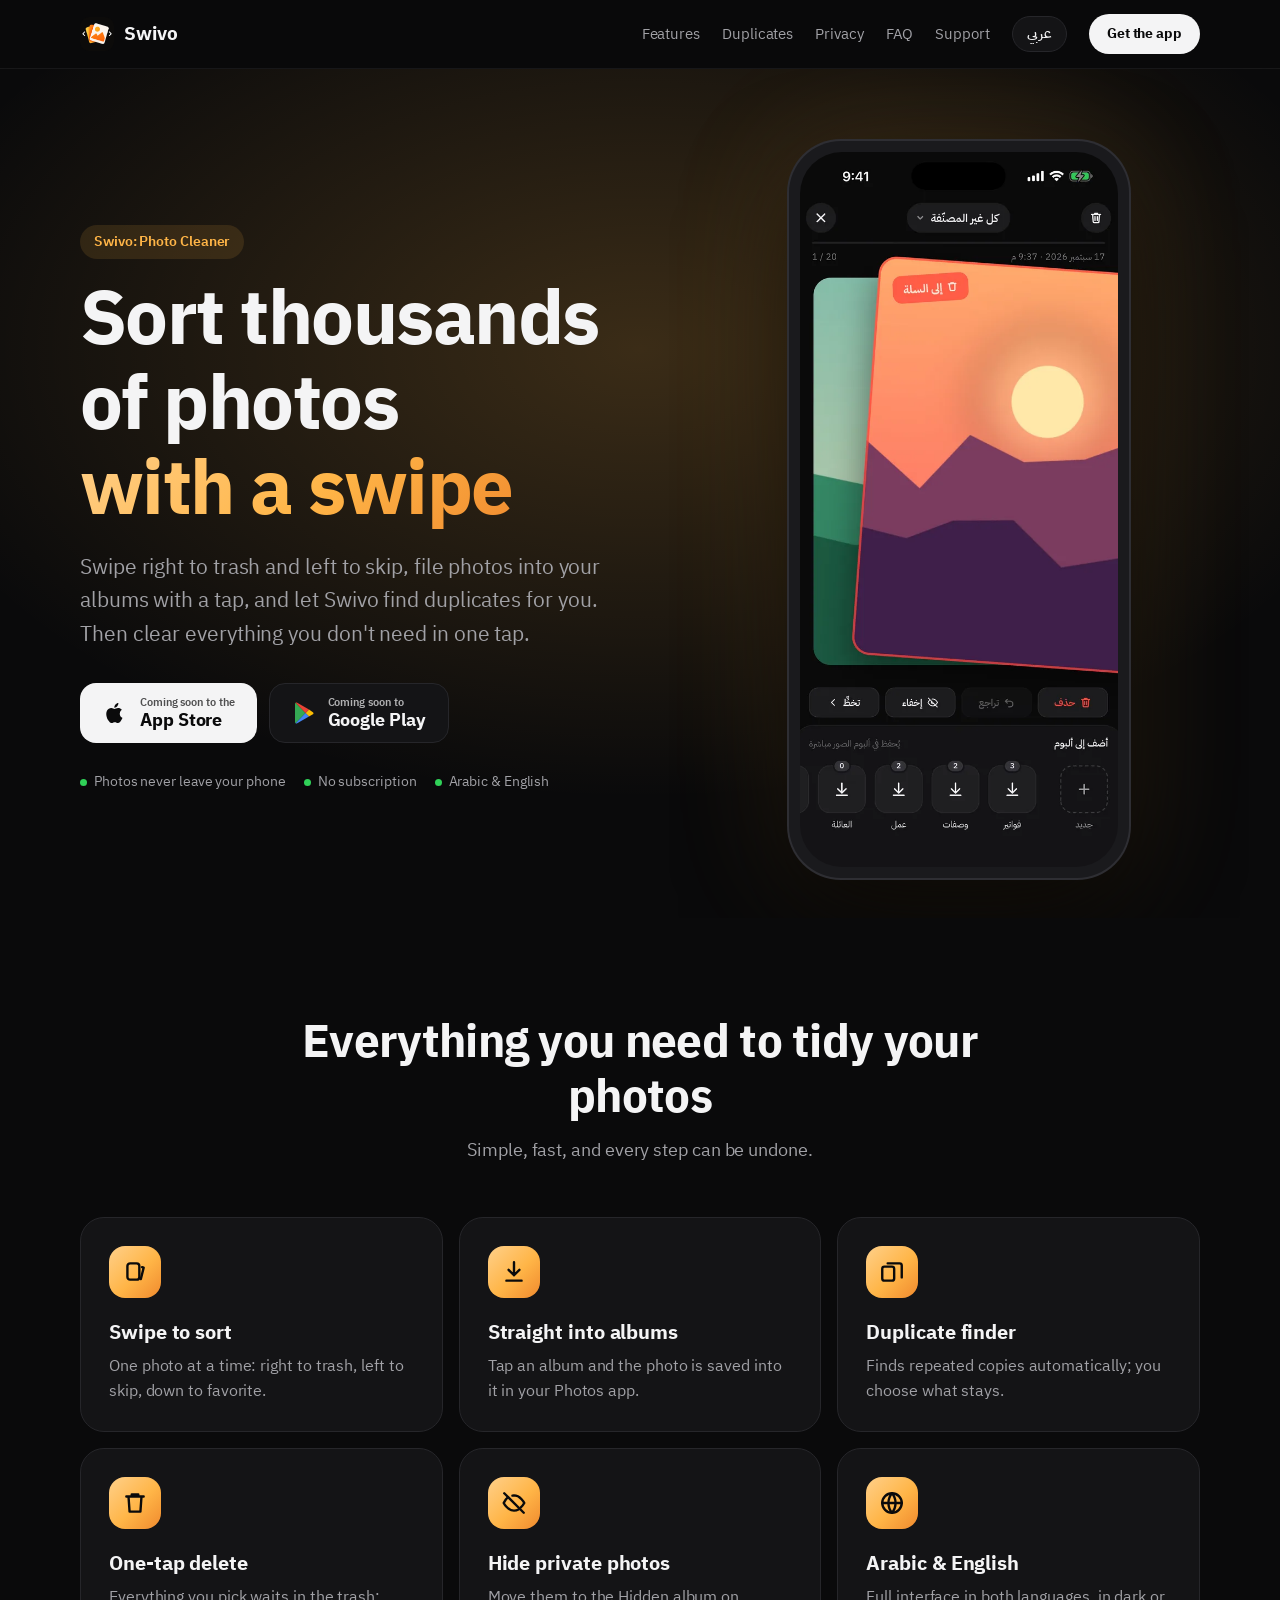
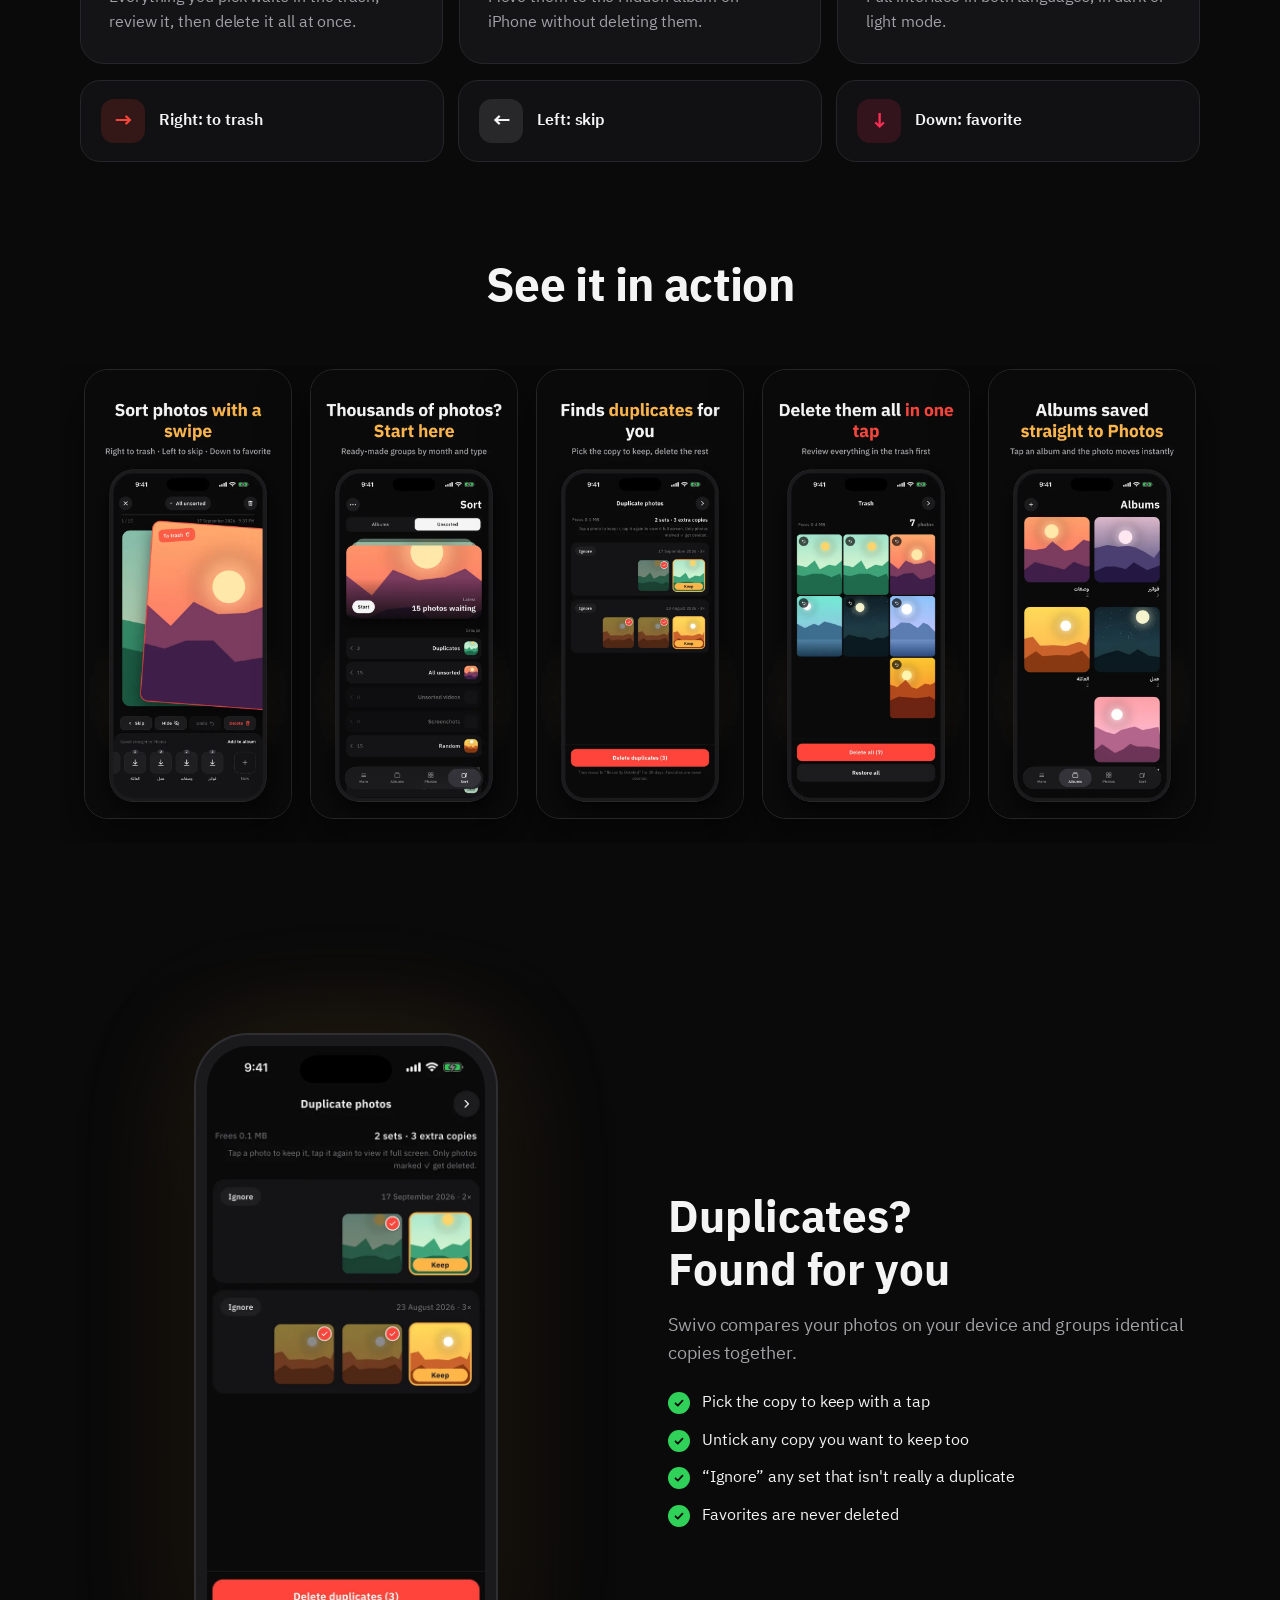
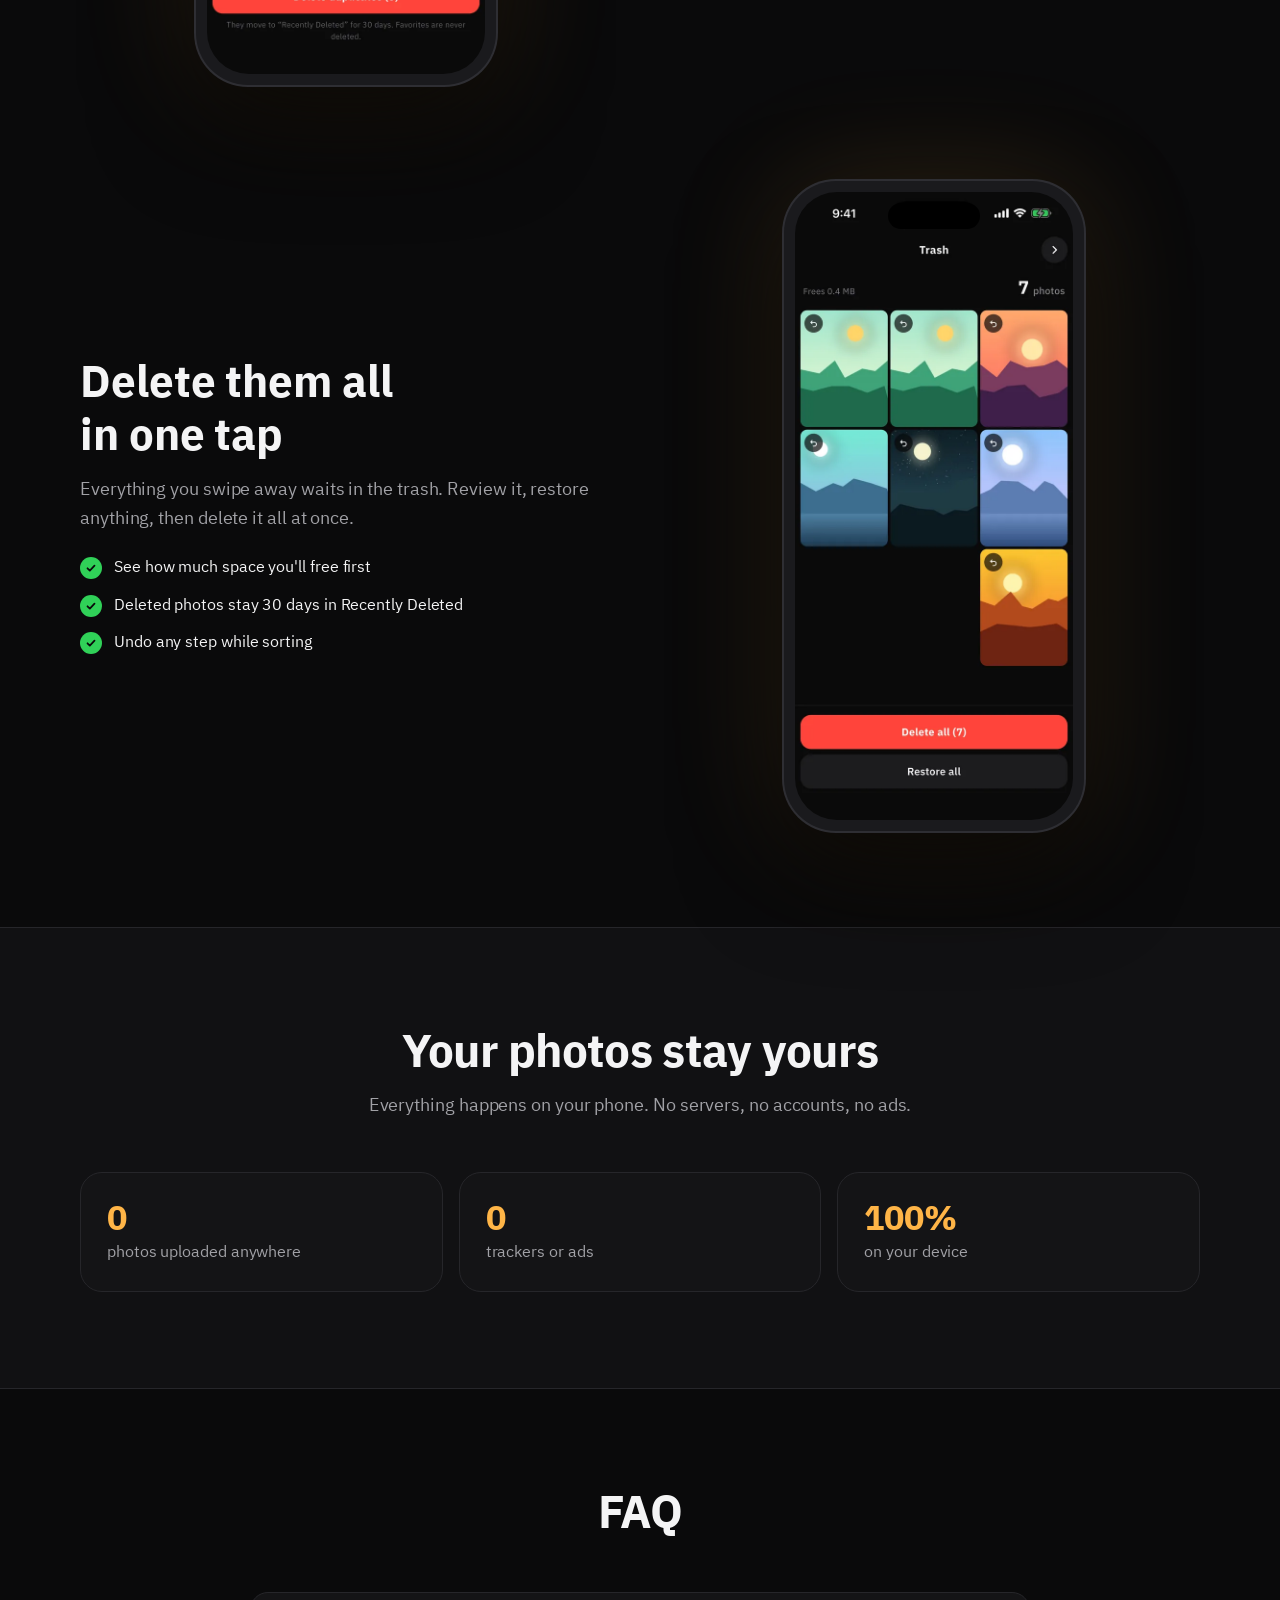
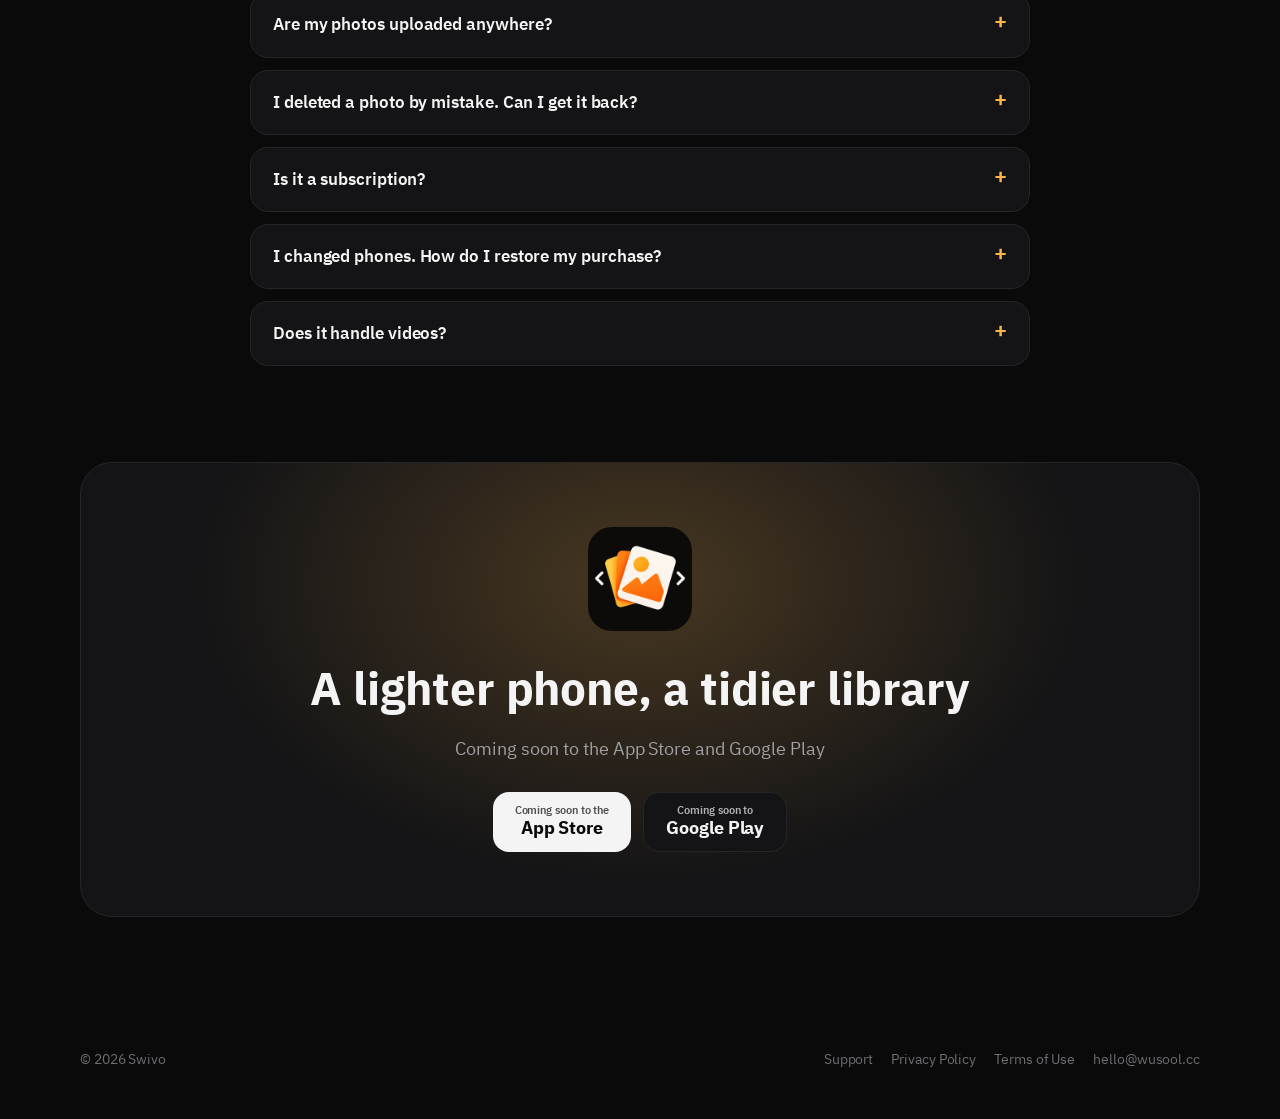
==== commit d3d8cd65: "Landing: eager screenshots, fit gallery on desktop, fix closing line direction Co-Authored-By: Claud" ====
--- a/index.html
+++ b/index.html
@@ -94,7 +94,8 @@
   .shots { display: flex; gap: 18px; overflow-x: auto; scroll-snap-type: x mandatory; padding: 4px 20px 24px;
            scrollbar-width: none; max-width: 1160px; margin: 0 auto; }
   .shots::-webkit-scrollbar { display: none; }
-  .shots img { width: 250px; flex: none; border-radius: 26px; scroll-snap-align: center;
+  .shots { justify-content: center; }
+  .shots img { width: 208px; flex: none; border-radius: 24px; scroll-snap-align: center;
                box-shadow: 0 20px 50px rgba(0,0,0,.5); border: 1px solid var(--line); }
 
   .split { display: grid; grid-template-columns: 1fr 1fr; gap: 56px; align-items: center; }
@@ -153,6 +154,8 @@
     .ticks { justify-items: start; text-align: start; max-width: 420px; margin-inline: auto; }
     section { padding: 64px 0; }
     .pill { display: none; }
+    .shots { justify-content: flex-start; }
+    .shots img { width: 240px; }
   }
 </style>
 </head>
@@ -252,7 +255,7 @@
     <h2><span lang="ar">شوف التطبيق</span><span lang="en">See it in action</span></h2>
   </div>
   <div class="shots" id="shots">
-    <img data-shot="1-swipe" alt="" loading="lazy"><img data-shot="2-home" alt="" loading="lazy"><img data-shot="3-dups" alt="" loading="lazy"><img data-shot="4-trash" alt="" loading="lazy"><img data-shot="5-albums" alt="" loading="lazy">
+    <img data-shot="1-swipe" alt=""><img data-shot="2-home" alt=""><img data-shot="3-dups" alt=""><img data-shot="4-trash" alt=""><img data-shot="5-albums" alt="">
   </div>
 </section>
 
@@ -322,7 +325,7 @@
     <div class="card reveal">
       <img class="icon" src="img/icon.png" alt="Swivo">
       <h2><span lang="ar">جوالك أخف، وصورك أرتب</span><span lang="en">A lighter phone, a tidier library</span></h2>
-      <p><span lang="ar">Swivo: Photo Cleaner — قريبًا على App Store و Google Play.</span><span lang="en">Swivo: Photo Cleaner — coming soon to the App Store and Google Play.</span></p>
+      <p><span lang="ar">قريبًا على <bdi>App Store</bdi> و <bdi>Google Play</bdi></span><span lang="en">Coming soon to the App Store and Google Play</span></p>
       <div class="ctas" style="margin-top:28px">
         <a class="store" href="#download"><span><small><span lang="ar">قريبًا على</span><span lang="en">Coming soon to the</span></small><b>App Store</b></span></a>
         <a class="store alt" href="#download"><span><small><span lang="ar">قريبًا على</span><span lang="en">Coming soon to</span></small><b>Google Play</b></span></a>
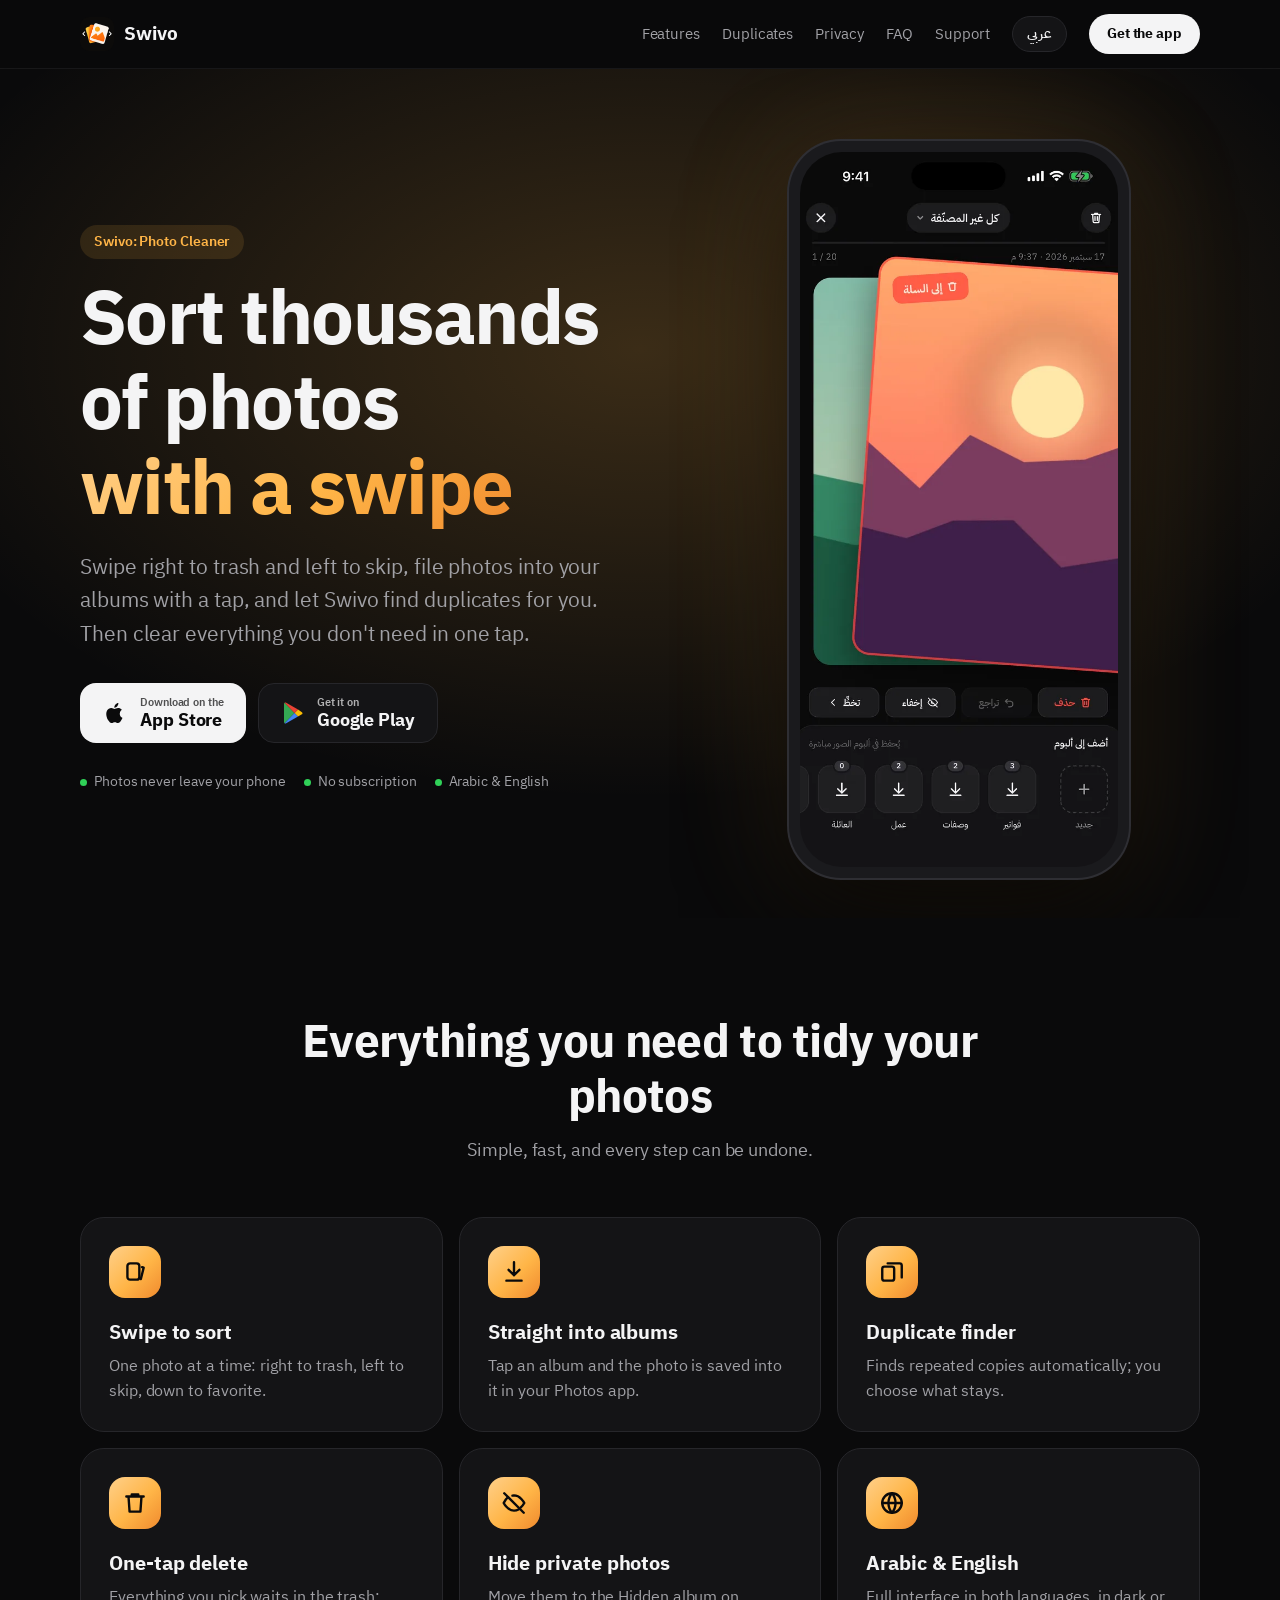
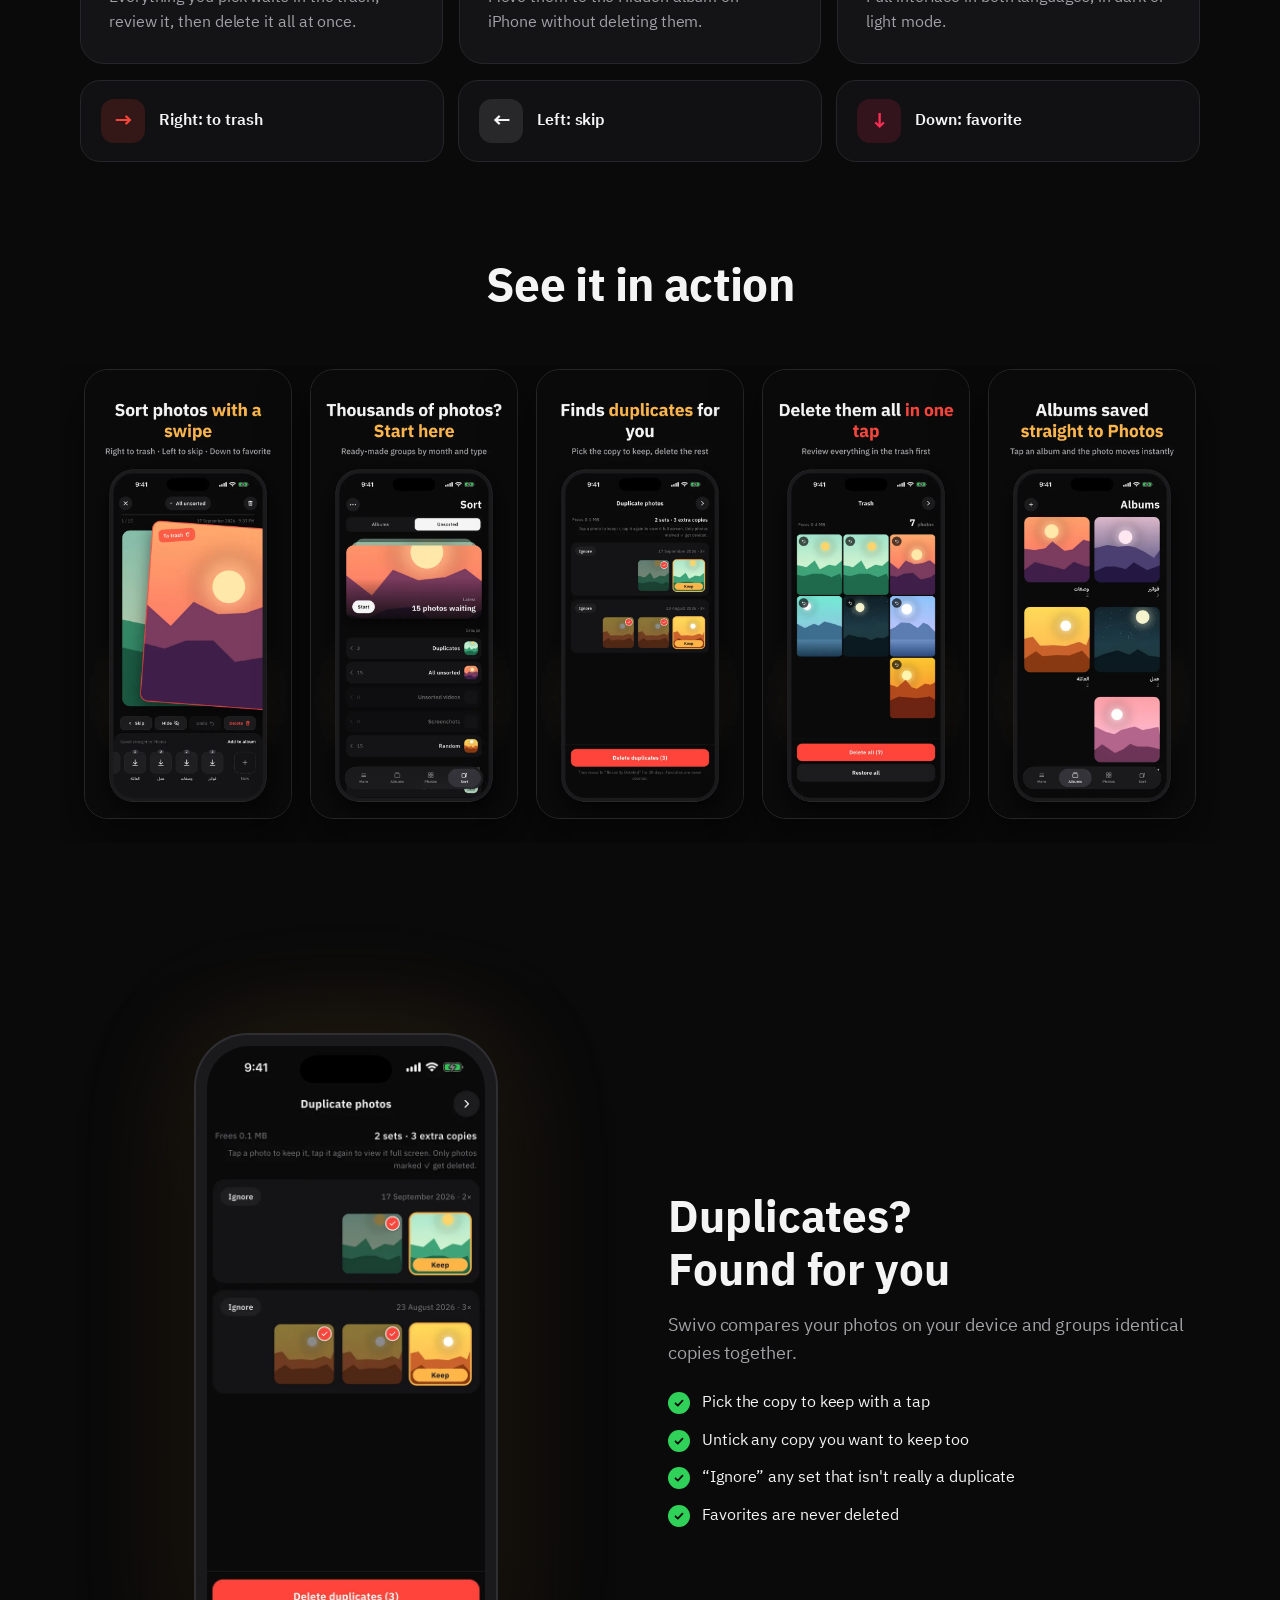
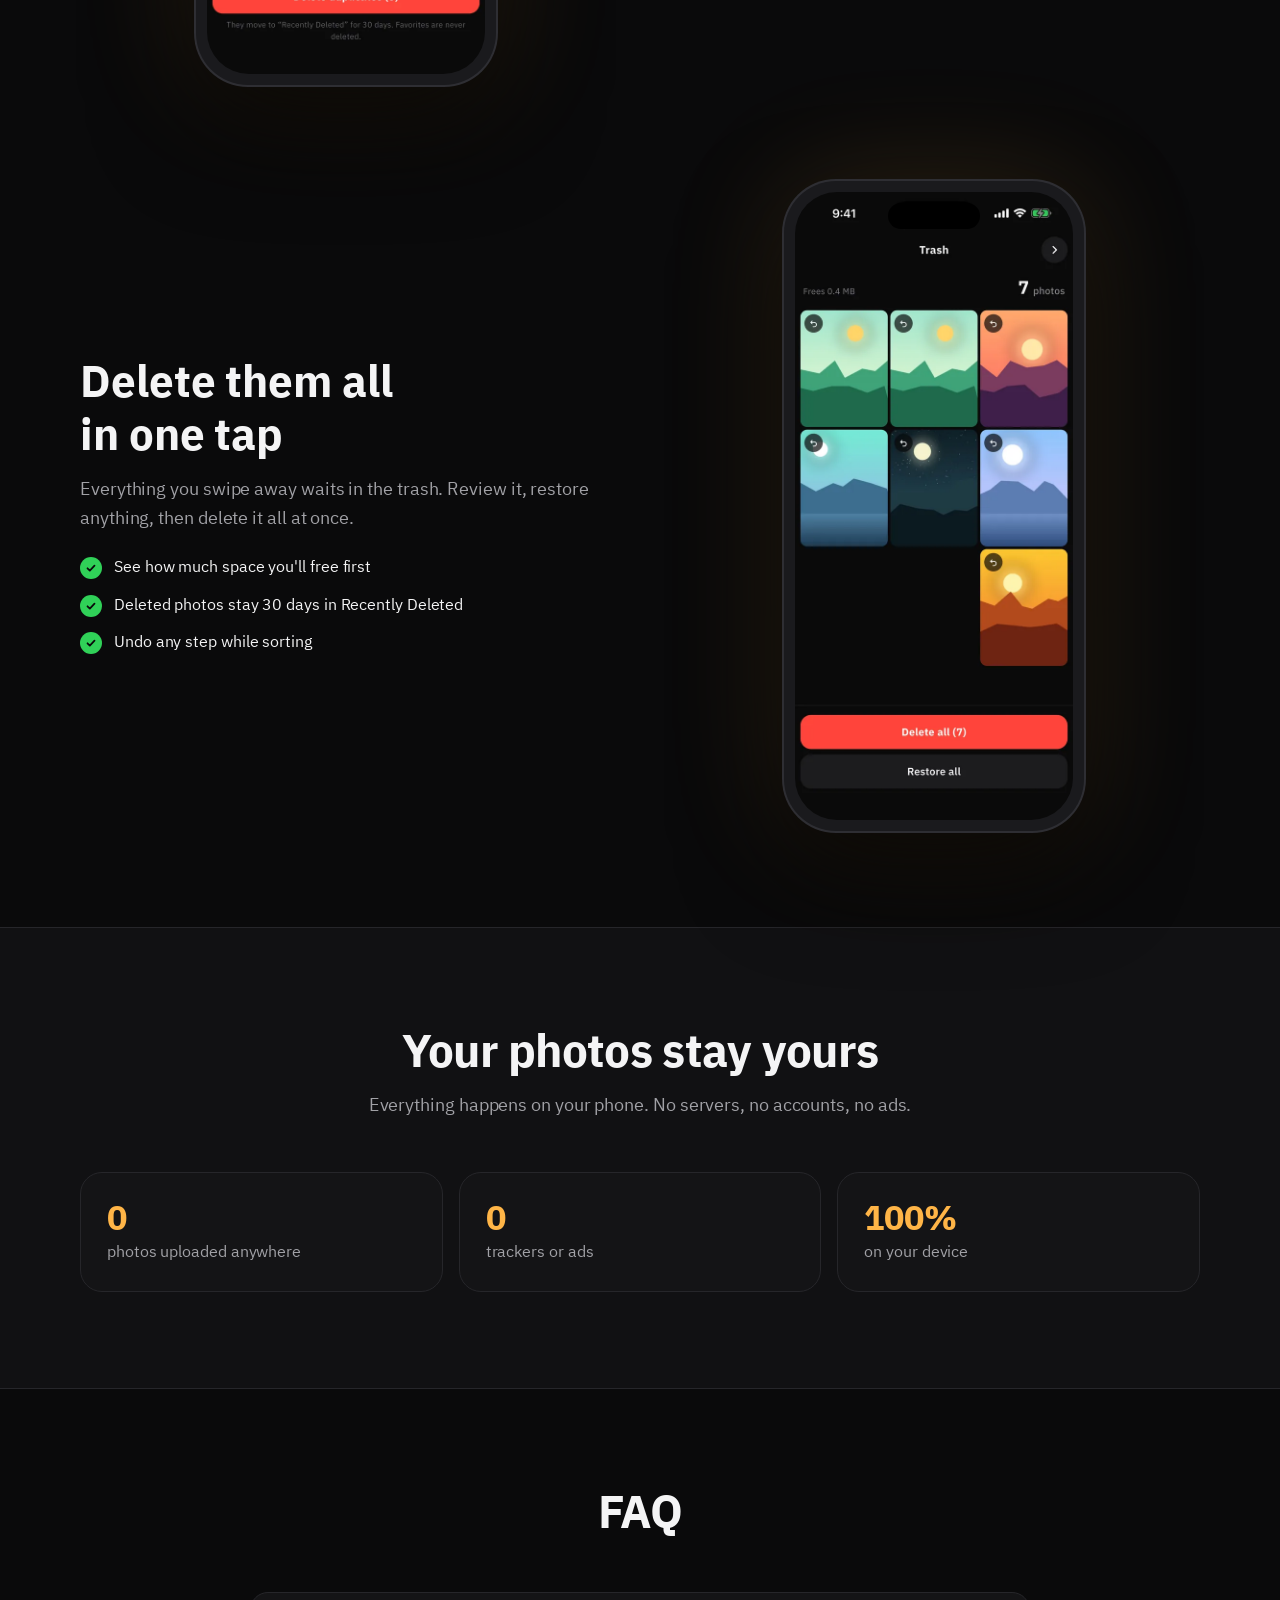
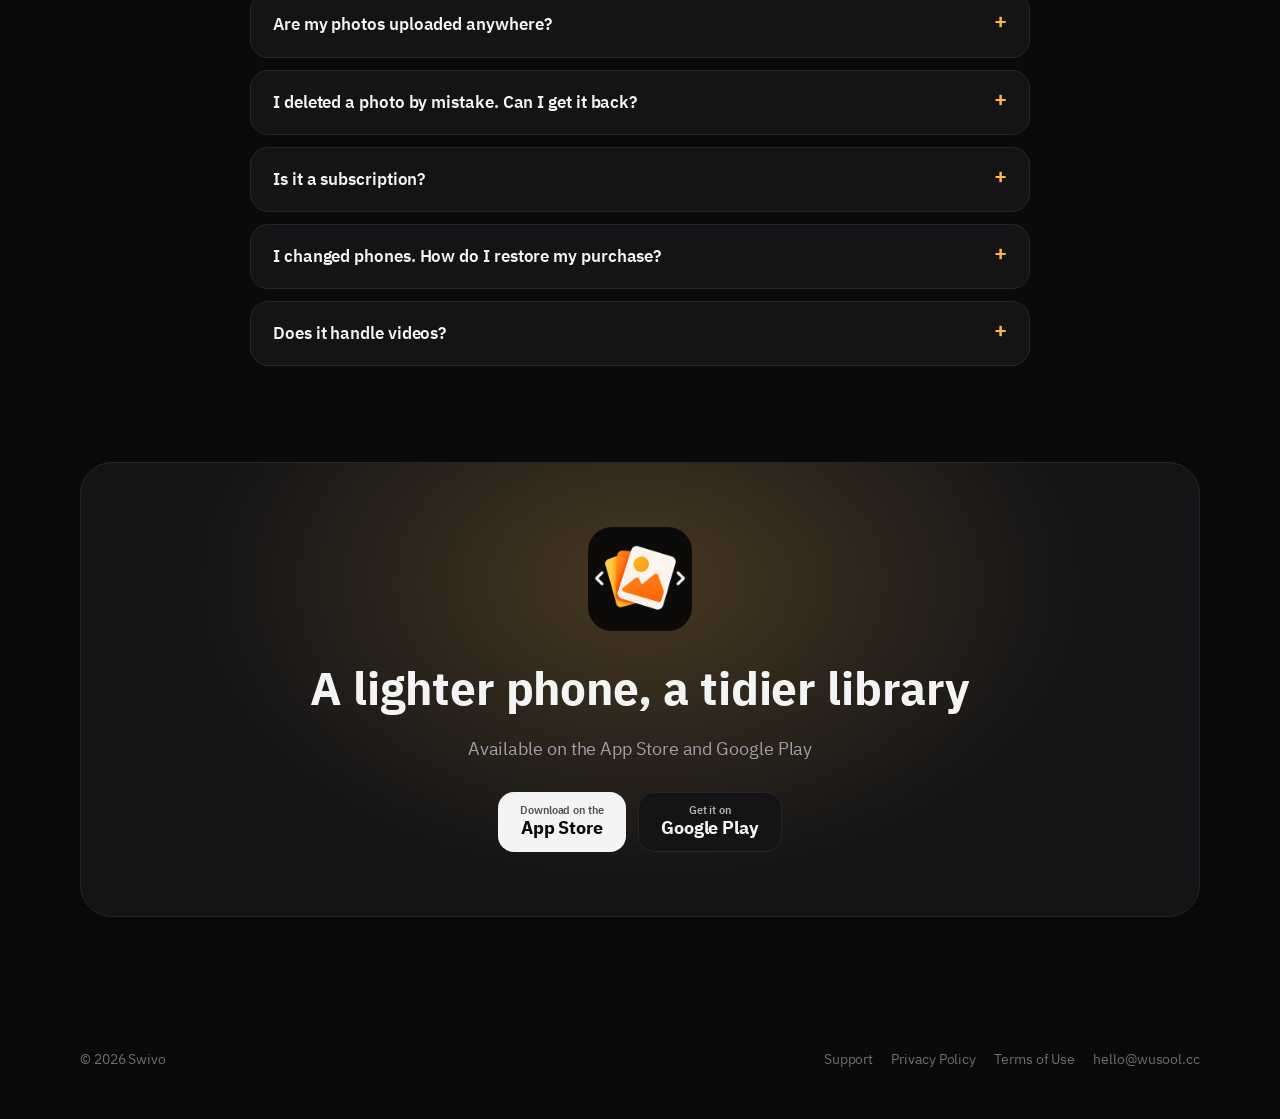
==== commit 43b25709: "Link App Store and Google Play buttons Co-Authored-By: Claude Opus 5.5 <noreply@anthropic.com>" ====
--- a/index.html
+++ b/index.html
@@ -183,13 +183,13 @@
       <h1><span lang="ar">رتّب آلاف الصور<br><span class="g">بسحبة واحدة</span></span><span lang="en">Sort thousands of photos<br><span class="g">with a swipe</span></span></h1>
       <p class="lead"><span lang="ar">اسحب لليمين للحذف ولليسار للتخطي، صنّف في ألبوماتك بلمسة، واكشف الصور المكررة تلقائيًا. ثم احذف كل اللي ما تحتاجه بضغطة وحدة.</span><span lang="en">Swipe right to trash and left to skip, file photos into your albums with a tap, and let Swivo find duplicates for you. Then clear everything you don't need in one tap.</span></p>
       <div class="ctas" id="download">
-        <a class="store" href="#download" aria-label="App Store">
+        <a class="store" href="https://apps.apple.com/app/id6818564371" target="_blank" rel="noopener" aria-label="App Store">
           <svg width="26" height="26" viewBox="0 0 24 24" fill="currentColor" aria-hidden="true"><path d="M16.4 12.6c0-2.3 1.9-3.4 2-3.5-1.1-1.6-2.8-1.8-3.4-1.8-1.4-.1-2.8.9-3.5.9-.7 0-1.8-.9-3-.8-1.5 0-3 .9-3.8 2.3-1.6 2.8-.4 7 1.2 9.3.8 1.1 1.7 2.4 2.9 2.3 1.2 0 1.6-.7 3-.7s1.8.7 3 .7c1.3 0 2.1-1.1 2.8-2.3.9-1.3 1.3-2.6 1.3-2.6s-2.5-1-2.5-3.8zM14.1 5.8c.6-.8 1.1-1.9 1-3-.9 0-2.1.6-2.7 1.4-.6.7-1.1 1.8-1 2.9 1 .1 2.1-.5 2.7-1.3z"/></svg>
-          <span><small><span lang="ar">قريبًا على</span><span lang="en">Coming soon to the</span></small><b>App Store</b></span>
+          <span><small><span lang="ar">حمّله من</span><span lang="en">Download on the</span></small><b>App Store</b></span>
         </a>
-        <a class="store alt" href="#download" aria-label="Google Play">
+        <a class="store alt" href="https://play.google.com/store/apps/details?id=com.wusool.swivo" target="_blank" rel="noopener" aria-label="Google Play">
           <svg width="24" height="24" viewBox="0 0 24 24" aria-hidden="true"><path fill="#34A853" d="M3.6 1.8 13.5 12l-9.9 10.2c-.4-.2-.6-.6-.6-1.1V2.9c0-.5.2-.9.6-1.1z"/><path fill="#FBBC04" d="m17 8.5-3.5 3.5L17 15.5l3.9-2.2c.8-.5.8-1.6 0-2.1L17 8.5z"/><path fill="#4285F4" d="M3.6 22.2 13.5 12l3.5 3.5L5.2 22.3c-.6.3-1.2.3-1.6-.1z"/><path fill="#EA4335" d="M3.6 1.8c.4-.4 1-.4 1.6-.1L17 8.5 13.5 12 3.6 1.8z"/></svg>
-          <span><small><span lang="ar">قريبًا على</span><span lang="en">Coming soon to</span></small><b>Google Play</b></span>
+          <span><small><span lang="ar">احصل عليه من</span><span lang="en">Get it on</span></small><b>Google Play</b></span>
         </a>
       </div>
       <div class="trust">
@@ -325,10 +325,10 @@
     <div class="card reveal">
       <img class="icon" src="img/icon.png" alt="Swivo">
       <h2><span lang="ar">جوالك أخف، وصورك أرتب</span><span lang="en">A lighter phone, a tidier library</span></h2>
-      <p><span lang="ar">قريبًا على <bdi>App Store</bdi> و <bdi>Google Play</bdi></span><span lang="en">Coming soon to the App Store and Google Play</span></p>
+      <p><span lang="ar">متوفر على <bdi>App Store</bdi> و <bdi>Google Play</bdi></span><span lang="en">Available on the App Store and Google Play</span></p>
       <div class="ctas" style="margin-top:28px">
-        <a class="store" href="#download"><span><small><span lang="ar">قريبًا على</span><span lang="en">Coming soon to the</span></small><b>App Store</b></span></a>
-        <a class="store alt" href="#download"><span><small><span lang="ar">قريبًا على</span><span lang="en">Coming soon to</span></small><b>Google Play</b></span></a>
+        <a class="store" href="https://apps.apple.com/app/id6818564371" target="_blank" rel="noopener"><span><small><span lang="ar">حمّله من</span><span lang="en">Download on the</span></small><b>App Store</b></span></a>
+        <a class="store alt" href="https://play.google.com/store/apps/details?id=com.wusool.swivo" target="_blank" rel="noopener"><span><small><span lang="ar">احصل عليه من</span><span lang="en">Get it on</span></small><b>Google Play</b></span></a>
       </div>
     </div>
   </div>
